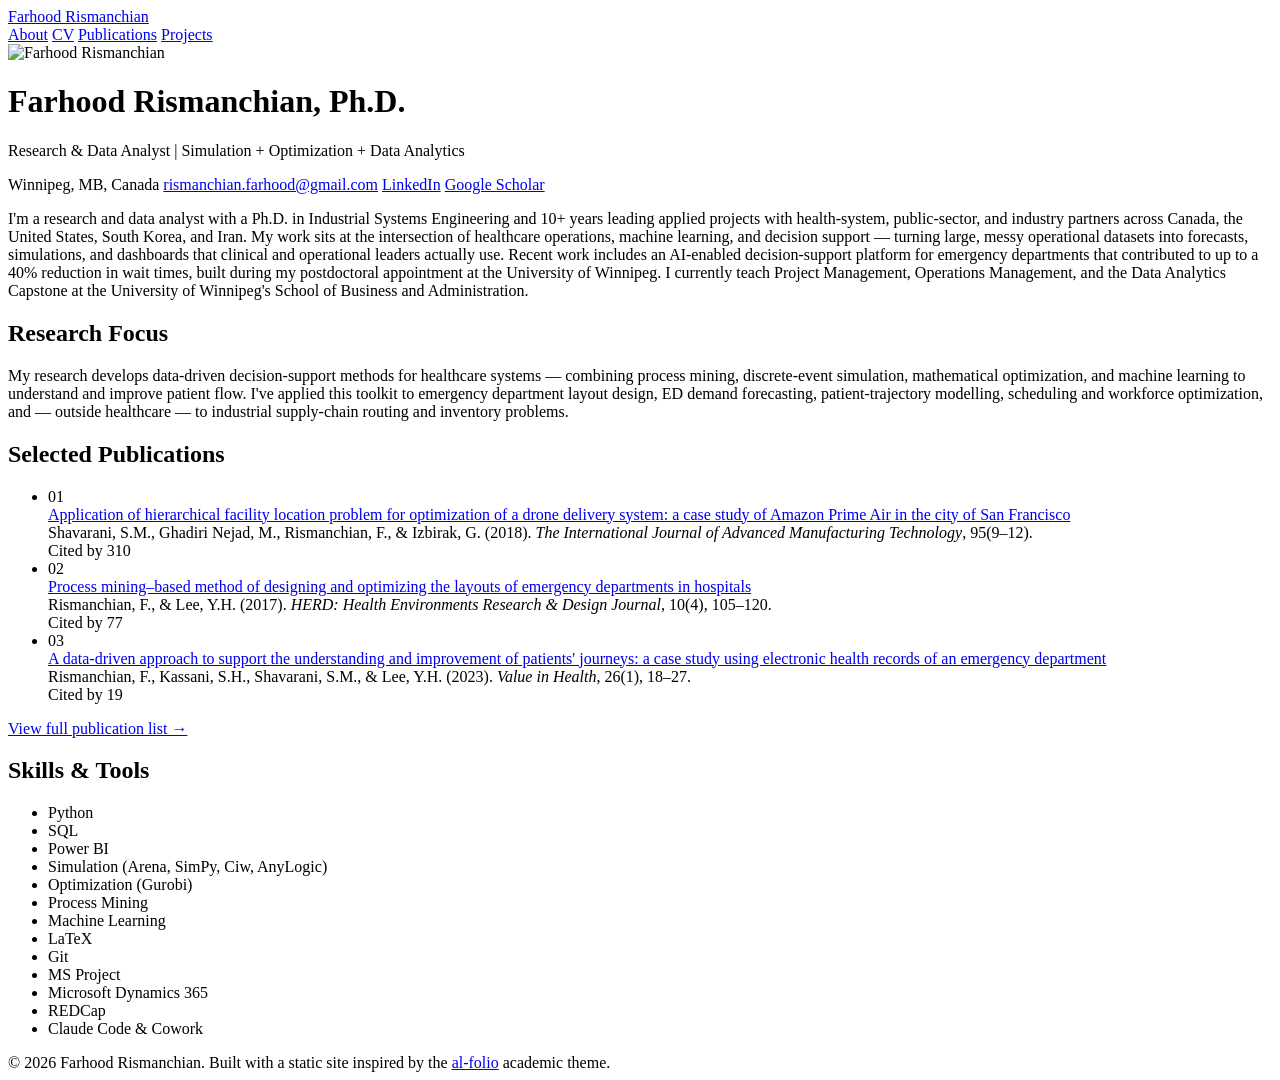
==== index.html @ fd1817f8 "Add files via upload" ====
<!DOCTYPE html>
<html lang="en">
<head>
<meta charset="UTF-8">
<meta name="viewport" content="width=device-width, initial-scale=1.0">
<title>Farhood Rismanchian, Ph.D. — Researcher &amp; Data Analyst</title>
<meta name="description" content="Farhood Rismanchian, Ph.D. — Research &amp; Data Analyst specializing in analytics, simulation, and optimization.">
<link rel="icon" href="data:image/svg+xml,%3Csvg xmlns='http://www.w3.org/2000/svg' viewBox='0 0 100 100'%3E%3Ccircle cx='50' cy='50' r='50' fill='%237a1f2b'/%3E%3Ctext x='50' y='64' font-family='Georgia,serif' font-size='42' font-weight='bold' fill='white' text-anchor='middle'%3EFR%3C/text%3E%3C/svg%3E">
<link rel="stylesheet" href="assets/css/style.css">
<link rel="preconnect" href="https://fonts.googleapis.com">
<link href="https://fonts.googleapis.com/css2?family=Merriweather:wght@700&family=Noto+Sans:wght@400;600&display=swap" rel="stylesheet">
</head>
<body>

<header class="site-header">
  <div class="container">
    <a href="index.html" class="site-title">Farhood Rismanchian</a>
    <nav class="site-nav">
      <a href="index.html" class="active">About</a>
      <a href="cv.html">CV</a>
      <a href="publications.html">Publications</a>
      <a href="projects.html">Projects</a>
    </nav>
  </div>
</header>

<main class="container">

  <div class="hero">
    <img class="avatar" src="assets/img/Farhood-photo.jpg" alt="Farhood Rismanchian">
    <div>
      <h1>Farhood Rismanchian, Ph.D.</h1>
      <p class="headline">Research &amp; Data Analyst | Simulation + Optimization + Data Analytics</p>
      <div class="contact-row">
        <span>Winnipeg, MB, Canada</span>
        <span><a href="mailto:rismanchian.farhood@gmail.com">rismanchian.farhood@gmail.com</a></span>
        <span><a href="https://www.linkedin.com/in/farhood-rismanchian-9325a832/" target="_blank" rel="noopener">LinkedIn</a></span>
        <span><a href="https://scholar.google.com/citations?user=YFpS0EEAAAAJ&hl=en" target="_blank" rel="noopener">Google Scholar</a></span>
      </div>
      <p class="bio">
        I'm a research and data analyst with a Ph.D. in Industrial Systems Engineering and 10+ years leading
        applied projects with health-system, public-sector, and industry partners across Canada, the United
        States, South Korea, and Iran. My work sits at the intersection of healthcare operations, machine
        learning, and decision support — turning large, messy operational datasets into forecasts, simulations,
        and dashboards that clinical and operational leaders actually use. Recent work includes an AI-enabled
        decision-support platform for emergency departments that contributed to up to a 40% reduction in wait
        times, built during my postdoctoral appointment at the University of Winnipeg. I currently teach Project
        Management, Operations Management, and the Data Analytics Capstone at the University of Winnipeg's
        School of Business and Administration.
      </p>
    </div>
  </div>

  <section>
    <h2 class="section-title">Research Focus</h2>
    <p>
      My research develops data-driven decision-support methods for healthcare systems — combining process
      mining, discrete-event simulation, mathematical optimization, and machine learning to understand and
      improve patient flow. I've applied this toolkit to emergency department layout design, ED demand
      forecasting, patient-trajectory modelling, scheduling and workforce optimization, and — outside
      healthcare — to industrial supply-chain routing and inventory problems.
    </p>
  </section>

  <section>
    <h2 class="section-title">Selected Publications</h2>
    <ul class="pub-list">
      <li class="pub-item">
        <span class="idx">01</span>
        <div>
          <div class="pub-title"><a href="https://doi.org/10.1007/s00170-017-1363-1" target="_blank" rel="noopener">Application of hierarchical facility location problem for optimization of a drone delivery system: a case study of Amazon Prime Air in the city of San Francisco</a></div>
          <div class="pub-meta">Shavarani, S.M., Ghadiri Nejad, M., Rismanchian, F., &amp; Izbirak, G. (2018). <em>The International Journal of Advanced Manufacturing Technology</em>, 95(9–12).</div>
          <span class="pub-cited">Cited by 310</span>
        </div>
      </li>
      <li class="pub-item">
        <span class="idx">02</span>
        <div>
          <div class="pub-title"><a href="https://doi.org/10.1177/1937586716674471" target="_blank" rel="noopener">Process mining–based method of designing and optimizing the layouts of emergency departments in hospitals</a></div>
          <div class="pub-meta">Rismanchian, F., &amp; Lee, Y.H. (2017). <em>HERD: Health Environments Research &amp; Design Journal</em>, 10(4), 105–120.</div>
          <span class="pub-cited">Cited by 77</span>
        </div>
      </li>
      <li class="pub-item">
        <span class="idx">03</span>
        <div>
          <div class="pub-title"><a href="https://doi.org/10.1016/j.jval.2022.04.002" target="_blank" rel="noopener">A data-driven approach to support the understanding and improvement of patients' journeys: a case study using electronic health records of an emergency department</a></div>
          <div class="pub-meta">Rismanchian, F., Kassani, S.H., Shavarani, S.M., &amp; Lee, Y.H. (2023). <em>Value in Health</em>, 26(1), 18–27.</div>
          <span class="pub-cited">Cited by 19</span>
        </div>
      </li>
    </ul>
    <p style="margin-top:16px;"><a href="publications.html">View full publication list →</a></p>
  </section>

  <section>
    <h2 class="section-title">Skills &amp; Tools</h2>
    <ul class="skills-list">
      <li>Python</li>
      <li>SQL</li>
      <li>Power BI</li>
      <li>Simulation (Arena, SimPy, Ciw, AnyLogic)</li>
      <li>Optimization (Gurobi)</li>
      <li>Process Mining</li>
      <li>Machine Learning</li>
      <li>LaTeX</li>
      <li>Git</li>
      <li>MS Project</li>
      <li>Microsoft Dynamics 365</li>
      <li>REDCap</li>
      <li>Claude Code &amp; Cowork</li>
    </ul>
  </section>

</main>

<footer class="site-footer">
  <div class="container">
    &copy; 2026 Farhood Rismanchian. Built with a static site inspired by the
    <a href="https://github.com/ZhipengHe/al-folio" target="_blank" rel="noopener">al-folio</a> academic theme.
  </div>
</footer>

</body>
</html>
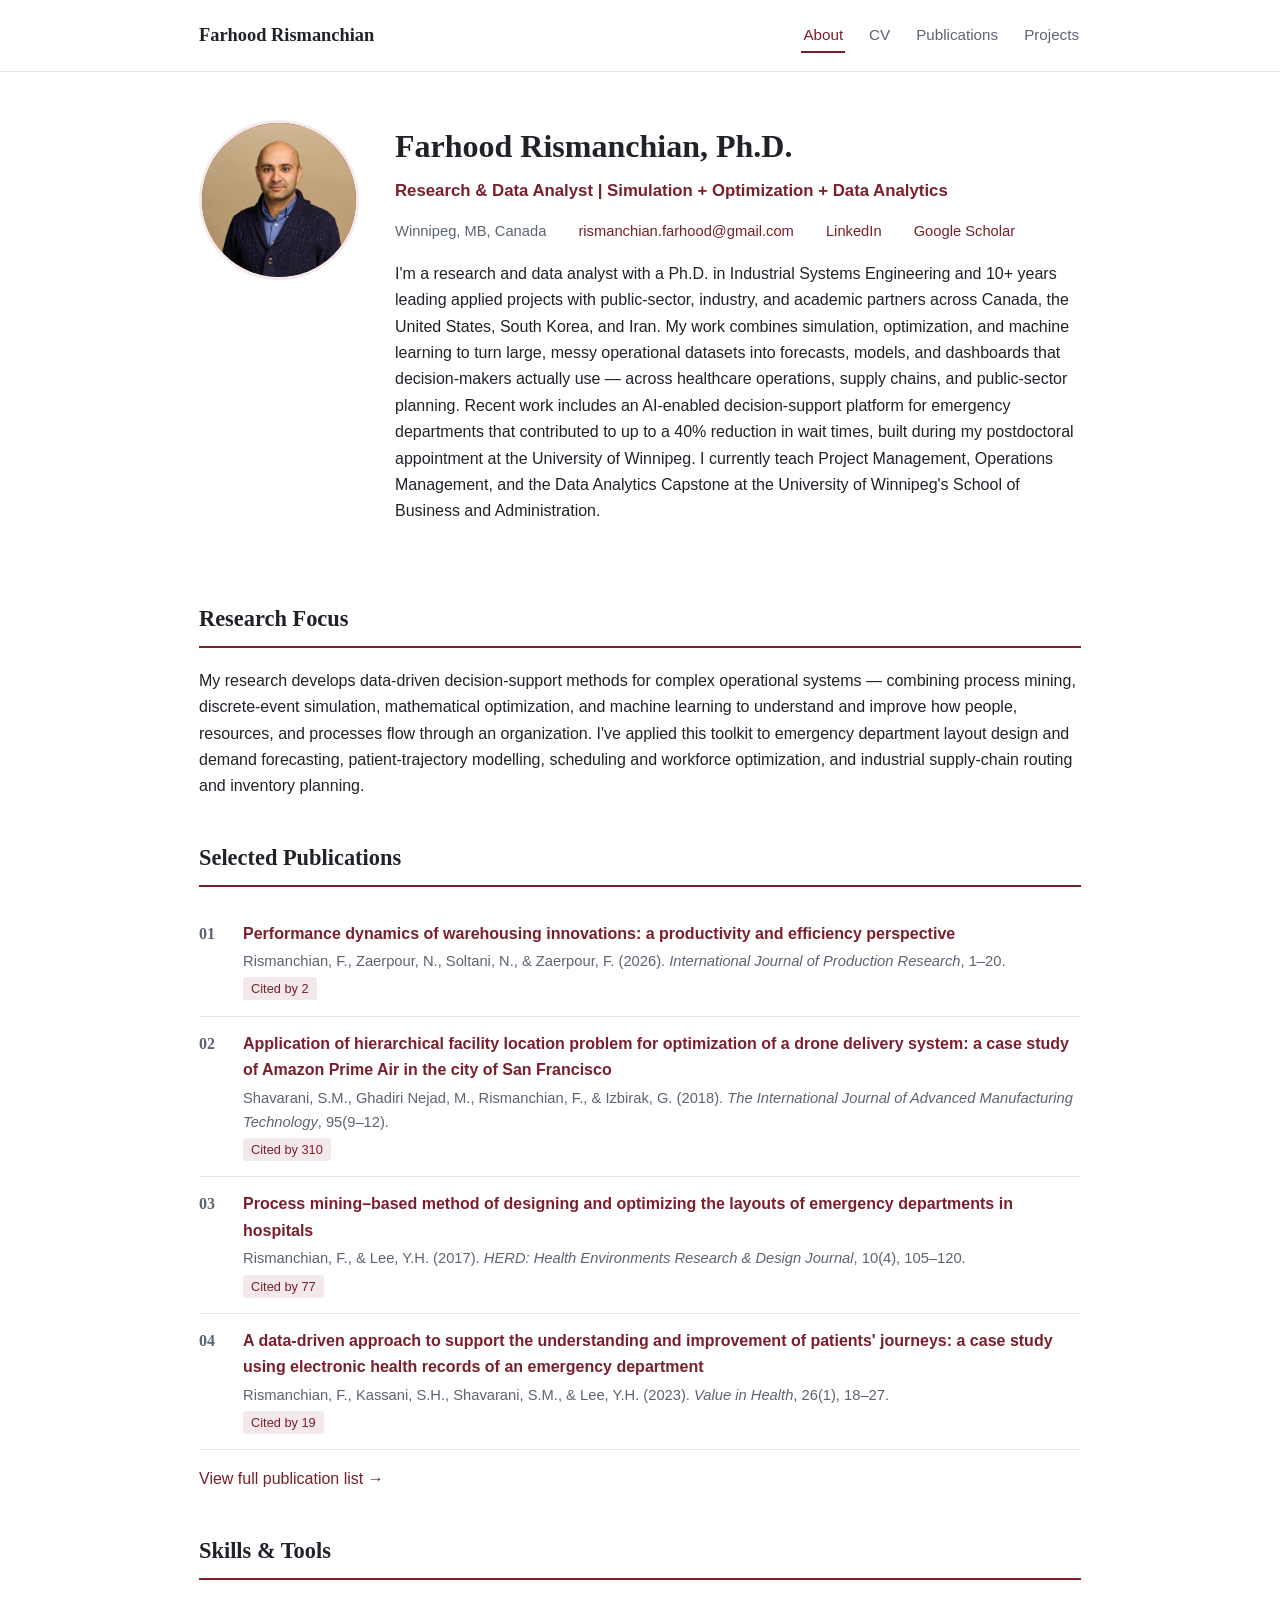
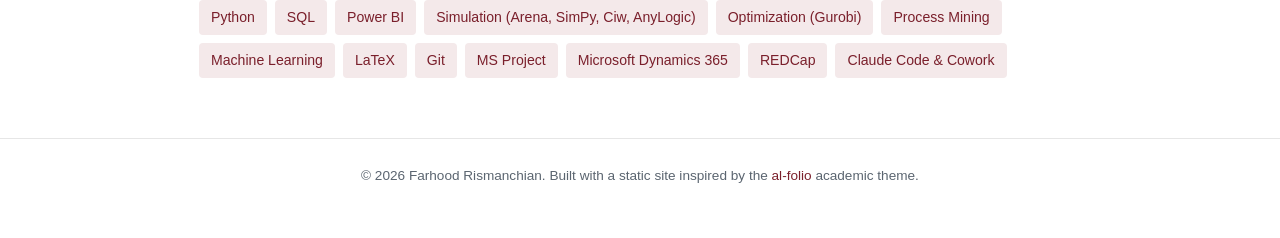
==== commit 75afbc15: "Add files via upload" ====
--- a/index.html
+++ b/index.html
@@ -39,14 +39,14 @@
       </div>
       <p class="bio">
         I'm a research and data analyst with a Ph.D. in Industrial Systems Engineering and 10+ years leading
-        applied projects with health-system, public-sector, and industry partners across Canada, the United
-        States, South Korea, and Iran. My work sits at the intersection of healthcare operations, machine
-        learning, and decision support — turning large, messy operational datasets into forecasts, simulations,
-        and dashboards that clinical and operational leaders actually use. Recent work includes an AI-enabled
-        decision-support platform for emergency departments that contributed to up to a 40% reduction in wait
-        times, built during my postdoctoral appointment at the University of Winnipeg. I currently teach Project
-        Management, Operations Management, and the Data Analytics Capstone at the University of Winnipeg's
-        School of Business and Administration.
+        applied projects with public-sector, industry, and academic partners across Canada, the United States,
+        South Korea, and Iran. My work combines simulation, optimization, and machine learning to turn large,
+        messy operational datasets into forecasts, models, and dashboards that decision-makers actually use —
+        across healthcare operations, supply chains, and public-sector planning. Recent work includes an
+        AI-enabled decision-support platform for emergency departments that contributed to up to a 40% reduction
+        in wait times, built during my postdoctoral appointment at the University of Winnipeg. I currently teach
+        Project Management, Operations Management, and the Data Analytics Capstone at the University of
+        Winnipeg's School of Business and Administration.
       </p>
     </div>
   </div>
@@ -54,11 +54,11 @@
   <section>
     <h2 class="section-title">Research Focus</h2>
     <p>
-      My research develops data-driven decision-support methods for healthcare systems — combining process
-      mining, discrete-event simulation, mathematical optimization, and machine learning to understand and
-      improve patient flow. I've applied this toolkit to emergency department layout design, ED demand
-      forecasting, patient-trajectory modelling, scheduling and workforce optimization, and — outside
-      healthcare — to industrial supply-chain routing and inventory problems.
+      My research develops data-driven decision-support methods for complex operational systems — combining
+      process mining, discrete-event simulation, mathematical optimization, and machine learning to understand
+      and improve how people, resources, and processes flow through an organization. I've applied this toolkit
+      to emergency department layout design and demand forecasting, patient-trajectory modelling, scheduling
+      and workforce optimization, and industrial supply-chain routing and inventory planning.
     </p>
   </section>
 
@@ -68,13 +68,21 @@
       <li class="pub-item">
         <span class="idx">01</span>
         <div>
+          <div class="pub-title"><a href="https://doi.org/10.1080/00207543.2026.2616416" target="_blank" rel="noopener">Performance dynamics of warehousing innovations: a productivity and efficiency perspective</a></div>
+          <div class="pub-meta">Rismanchian, F., Zaerpour, N., Soltani, N., &amp; Zaerpour, F. (2026). <em>International Journal of Production Research</em>, 1–20.</div>
+          <span class="pub-cited">Cited by 2</span>
+        </div>
+      </li>
+      <li class="pub-item">
+        <span class="idx">02</span>
+        <div>
           <div class="pub-title"><a href="https://doi.org/10.1007/s00170-017-1363-1" target="_blank" rel="noopener">Application of hierarchical facility location problem for optimization of a drone delivery system: a case study of Amazon Prime Air in the city of San Francisco</a></div>
           <div class="pub-meta">Shavarani, S.M., Ghadiri Nejad, M., Rismanchian, F., &amp; Izbirak, G. (2018). <em>The International Journal of Advanced Manufacturing Technology</em>, 95(9–12).</div>
           <span class="pub-cited">Cited by 310</span>
         </div>
       </li>
       <li class="pub-item">
-        <span class="idx">02</span>
+        <span class="idx">03</span>
         <div>
           <div class="pub-title"><a href="https://doi.org/10.1177/1937586716674471" target="_blank" rel="noopener">Process mining–based method of designing and optimizing the layouts of emergency departments in hospitals</a></div>
           <div class="pub-meta">Rismanchian, F., &amp; Lee, Y.H. (2017). <em>HERD: Health Environments Research &amp; Design Journal</em>, 10(4), 105–120.</div>
@@ -82,7 +90,7 @@
         </div>
       </li>
       <li class="pub-item">
-        <span class="idx">03</span>
+        <span class="idx">04</span>
         <div>
           <div class="pub-title"><a href="https://doi.org/10.1016/j.jval.2022.04.002" target="_blank" rel="noopener">A data-driven approach to support the understanding and improvement of patients' journeys: a case study using electronic health records of an emergency department</a></div>
           <div class="pub-meta">Rismanchian, F., Kassani, S.H., Shavarani, S.M., &amp; Lee, Y.H. (2023). <em>Value in Health</em>, 26(1), 18–27.</div>
--- a/assets/css/style.css
+++ b/assets/css/style.css
@@ -0,0 +1,355 @@
+/* ---------------------------------------------------------------
+   Farhood Rismanchian — Academic Portfolio
+   al-folio-inspired whitespace theme, no build tooling required
+--------------------------------------------------------------- */
+
+:root {
+  --max-width: 930px;
+  --text: #1f2328;
+  --muted: #5b6570;
+  --accent: #7a1f2b;      /* deep academic maroon */
+  --accent-soft: #f4e9ea;
+  --border: #e6e6e6;
+  --bg: #ffffff;
+  --card-bg: #fafafa;
+  --serif: "Merriweather", "Georgia", serif;
+  --sans: "Noto Sans", "Helvetica Neue", Arial, sans-serif;
+}
+
+* { box-sizing: border-box; }
+
+html { scroll-behavior: smooth; }
+
+body {
+  margin: 0;
+  font-family: var(--sans);
+  color: var(--text);
+  background: var(--bg);
+  line-height: 1.65;
+  font-size: 16px;
+}
+
+a {
+  color: var(--accent);
+  text-decoration: none;
+}
+a:hover { text-decoration: underline; }
+
+.container {
+  max-width: var(--max-width);
+  margin: 0 auto;
+  padding: 0 24px;
+}
+
+/* ---------------- Header / Nav ---------------- */
+
+header.site-header {
+  border-bottom: 1px solid var(--border);
+  padding: 18px 0;
+  position: sticky;
+  top: 0;
+  background: rgba(255,255,255,0.96);
+  backdrop-filter: blur(6px);
+  z-index: 20;
+}
+
+.site-header .container {
+  display: flex;
+  align-items: center;
+  justify-content: space-between;
+  flex-wrap: wrap;
+  gap: 12px;
+}
+
+.site-title {
+  font-family: var(--serif);
+  font-weight: 700;
+  font-size: 1.15rem;
+  color: var(--text);
+}
+.site-title:hover { text-decoration: none; color: var(--accent); }
+
+nav.site-nav {
+  display: flex;
+  gap: 22px;
+  font-size: 0.95rem;
+}
+
+nav.site-nav a {
+  color: var(--muted);
+  padding: 4px 2px;
+  border-bottom: 2px solid transparent;
+}
+
+nav.site-nav a.active,
+nav.site-nav a:hover {
+  color: var(--accent);
+  border-bottom-color: var(--accent);
+  text-decoration: none;
+}
+
+/* ---------------- Hero (About page) ---------------- */
+
+.hero {
+  display: grid;
+  grid-template-columns: 160px 1fr;
+  gap: 36px;
+  align-items: start;
+  padding: 48px 0 20px;
+}
+
+.avatar {
+  width: 160px;
+  height: 160px;
+  border-radius: 50%;
+  background: linear-gradient(135deg, var(--accent), #a9444f);
+  color: #fff;
+  display: flex;
+  align-items: center;
+  justify-content: center;
+  font-family: var(--serif);
+  font-size: 2.6rem;
+  font-weight: 700;
+  letter-spacing: 1px;
+  flex-shrink: 0;
+  object-fit: cover;
+  object-position: center top;
+  border: 3px solid var(--accent-soft);
+}
+
+.hero h1 {
+  font-family: var(--serif);
+  font-size: 2rem;
+  margin: 0 0 4px;
+}
+
+.headline {
+  color: var(--accent);
+  font-weight: 600;
+  margin: 0 0 14px;
+  font-size: 1.05rem;
+}
+
+.contact-row {
+  display: flex;
+  flex-wrap: wrap;
+  gap: 6px 14px;
+  font-size: 0.92rem;
+  color: var(--muted);
+  margin-bottom: 18px;
+}
+
+.contact-row span::after {
+  content: "·";
+  margin-left: 14px;
+  color: var(--border);
+}
+.contact-row span:last-child::after { content: ""; }
+
+.bio {
+  font-size: 1rem;
+  color: var(--text);
+}
+
+/* ---------------- Section headings ---------------- */
+
+section { margin: 40px 0; }
+
+h2.section-title {
+  font-family: var(--serif);
+  font-size: 1.4rem;
+  border-bottom: 2px solid var(--accent);
+  padding-bottom: 8px;
+  margin-bottom: 20px;
+}
+
+h3.sub-title {
+  font-family: var(--serif);
+  font-size: 1.1rem;
+  margin: 26px 0 6px;
+  color: var(--text);
+}
+
+/* ---------------- Skills ---------------- */
+
+.skills-list {
+  display: flex;
+  flex-wrap: wrap;
+  gap: 8px;
+  padding: 0;
+  list-style: none;
+  margin: 0;
+}
+
+.skills-list li {
+  background: var(--accent-soft);
+  color: var(--accent);
+  padding: 6px 12px;
+  border-radius: 4px;
+  font-size: 0.88rem;
+}
+
+/* ---------------- Publications ---------------- */
+
+.pub-list { list-style: none; padding: 0; margin: 0; }
+
+.pub-item {
+  padding: 14px 0;
+  border-bottom: 1px solid var(--border);
+  display: grid;
+  grid-template-columns: 34px 1fr;
+  gap: 10px;
+}
+
+.pub-item .idx {
+  font-family: var(--serif);
+  color: var(--muted);
+  font-weight: 700;
+}
+
+.pub-title { font-weight: 600; }
+
+.pub-meta {
+  color: var(--muted);
+  font-size: 0.92rem;
+  margin-top: 2px;
+}
+
+.pub-cited {
+  display: inline-block;
+  margin-top: 4px;
+  font-size: 0.8rem;
+  color: var(--accent);
+  background: var(--accent-soft);
+  border-radius: 3px;
+  padding: 1px 8px;
+}
+
+.pub-group-label {
+  font-size: 0.8rem;
+  text-transform: uppercase;
+  letter-spacing: 0.06em;
+  color: var(--muted);
+  margin: 30px 0 6px;
+}
+
+/* ---------------- CV / Experience ---------------- */
+
+.cv-entry {
+  padding: 18px 0;
+  border-bottom: 1px solid var(--border);
+}
+
+.cv-entry:last-child { border-bottom: none; }
+
+.cv-entry-header {
+  display: flex;
+  justify-content: space-between;
+  flex-wrap: wrap;
+  gap: 6px 20px;
+  align-items: baseline;
+}
+
+.cv-role {
+  font-family: var(--serif);
+  font-weight: 700;
+  font-size: 1.05rem;
+}
+
+.cv-dates {
+  color: var(--muted);
+  font-size: 0.88rem;
+  white-space: nowrap;
+}
+
+.cv-org {
+  color: var(--accent);
+  font-size: 0.92rem;
+  margin-bottom: 8px;
+}
+
+.cv-entry ul {
+  margin: 8px 0 0;
+  padding-left: 20px;
+}
+
+.cv-entry li { margin-bottom: 4px; font-size: 0.95rem; }
+
+.simple-list {
+  list-style: none;
+  padding: 0;
+  margin: 0;
+}
+
+.simple-list li {
+  padding: 8px 0;
+  border-bottom: 1px solid var(--border);
+  font-size: 0.95rem;
+  display: flex;
+  justify-content: space-between;
+  gap: 16px;
+  flex-wrap: wrap;
+}
+
+.simple-list li .meta { color: var(--muted); white-space: nowrap; font-size: 0.88rem; }
+
+/* ---------------- Projects ---------------- */
+
+.project-grid {
+  display: grid;
+  grid-template-columns: repeat(auto-fit, minmax(280px, 1fr));
+  gap: 20px;
+}
+
+.project-card {
+  background: var(--card-bg);
+  border: 1px solid var(--border);
+  border-radius: 6px;
+  padding: 20px;
+}
+
+.project-card h3 {
+  font-family: var(--serif);
+  font-size: 1.05rem;
+  margin: 0 0 6px;
+}
+
+.project-tag {
+  display: inline-block;
+  font-size: 0.78rem;
+  color: var(--accent);
+  background: var(--accent-soft);
+  border-radius: 3px;
+  padding: 1px 8px;
+  margin: 2px 4px 2px 0;
+}
+
+.project-card p { font-size: 0.92rem; color: var(--text); margin: 10px 0; }
+
+.project-card .impact {
+  font-size: 0.88rem;
+  color: var(--muted);
+  border-top: 1px dashed var(--border);
+  padding-top: 8px;
+  margin-top: 10px;
+}
+
+/* ---------------- Footer ---------------- */
+
+footer.site-footer {
+  border-top: 1px solid var(--border);
+  margin-top: 60px;
+  padding: 26px 0 50px;
+  color: var(--muted);
+  font-size: 0.85rem;
+  text-align: center;
+}
+
+/* ---------------- Responsive ---------------- */
+
+@media (max-width: 640px) {
+  .hero { grid-template-columns: 1fr; text-align: center; }
+  .hero .avatar { margin: 0 auto; }
+  .contact-row { justify-content: center; }
+  .cv-entry-header { flex-direction: column; }
+}
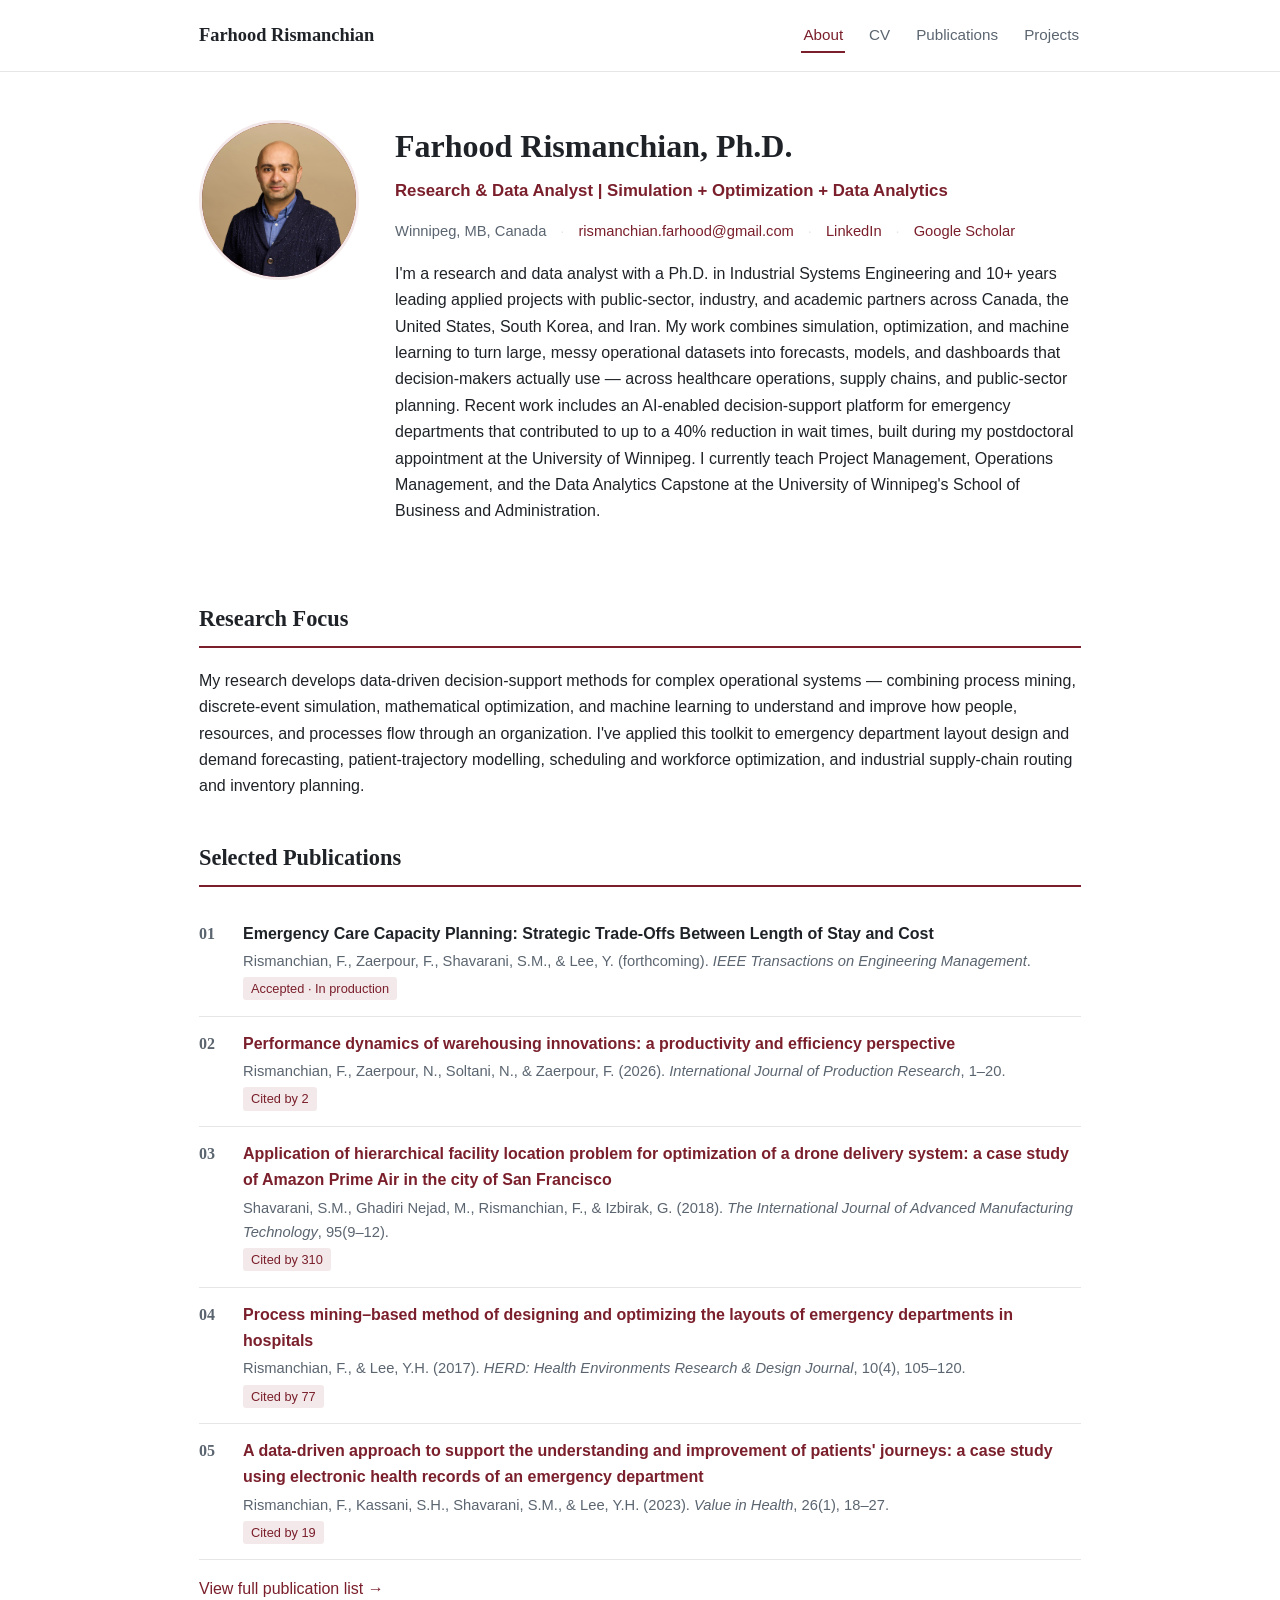
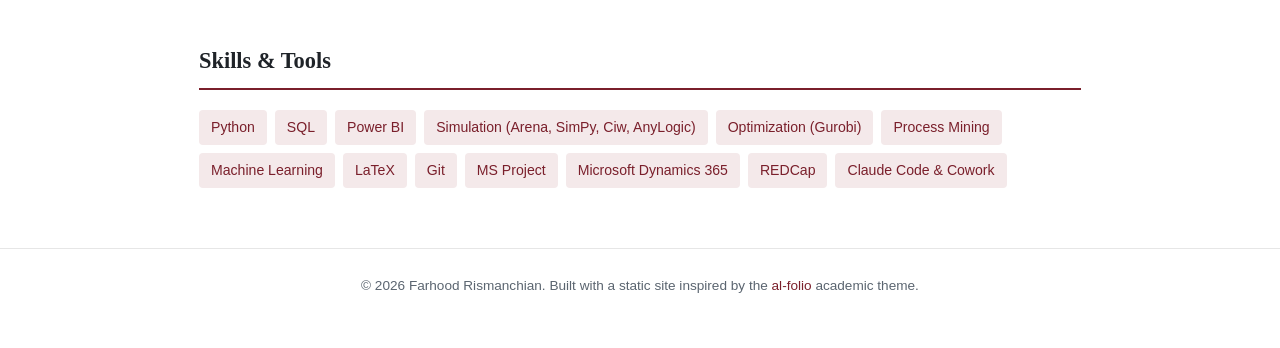
==== commit ba652d75: "Add files via upload" ====
--- a/index.html
+++ b/index.html
@@ -68,13 +68,21 @@
       <li class="pub-item">
         <span class="idx">01</span>
         <div>
+          <div class="pub-title">Emergency Care Capacity Planning: Strategic Trade-Offs Between Length of Stay and Cost</div>
+          <div class="pub-meta">Rismanchian, F., Zaerpour, F., Shavarani, S.M., &amp; Lee, Y. (forthcoming). <em>IEEE Transactions on Engineering Management</em>.</div>
+          <span class="pub-cited">Accepted &middot; In production</span>
+        </div>
+      </li>
+      <li class="pub-item">
+        <span class="idx">02</span>
+        <div>
           <div class="pub-title"><a href="https://doi.org/10.1080/00207543.2026.2616416" target="_blank" rel="noopener">Performance dynamics of warehousing innovations: a productivity and efficiency perspective</a></div>
           <div class="pub-meta">Rismanchian, F., Zaerpour, N., Soltani, N., &amp; Zaerpour, F. (2026). <em>International Journal of Production Research</em>, 1–20.</div>
           <span class="pub-cited">Cited by 2</span>
         </div>
       </li>
       <li class="pub-item">
-        <span class="idx">02</span>
+        <span class="idx">03</span>
         <div>
           <div class="pub-title"><a href="https://doi.org/10.1007/s00170-017-1363-1" target="_blank" rel="noopener">Application of hierarchical facility location problem for optimization of a drone delivery system: a case study of Amazon Prime Air in the city of San Francisco</a></div>
           <div class="pub-meta">Shavarani, S.M., Ghadiri Nejad, M., Rismanchian, F., &amp; Izbirak, G. (2018). <em>The International Journal of Advanced Manufacturing Technology</em>, 95(9–12).</div>
@@ -82,7 +90,7 @@
         </div>
       </li>
       <li class="pub-item">
-        <span class="idx">03</span>
+        <span class="idx">04</span>
         <div>
           <div class="pub-title"><a href="https://doi.org/10.1177/1937586716674471" target="_blank" rel="noopener">Process mining–based method of designing and optimizing the layouts of emergency departments in hospitals</a></div>
           <div class="pub-meta">Rismanchian, F., &amp; Lee, Y.H. (2017). <em>HERD: Health Environments Research &amp; Design Journal</em>, 10(4), 105–120.</div>
@@ -90,7 +98,7 @@
         </div>
       </li>
       <li class="pub-item">
-        <span class="idx">04</span>
+        <span class="idx">05</span>
         <div>
           <div class="pub-title"><a href="https://doi.org/10.1016/j.jval.2022.04.002" target="_blank" rel="noopener">A data-driven approach to support the understanding and improvement of patients' journeys: a case study using electronic health records of an emergency department</a></div>
           <div class="pub-meta">Rismanchian, F., Kassani, S.H., Shavarani, S.M., &amp; Lee, Y.H. (2023). <em>Value in Health</em>, 26(1), 18–27.</div>
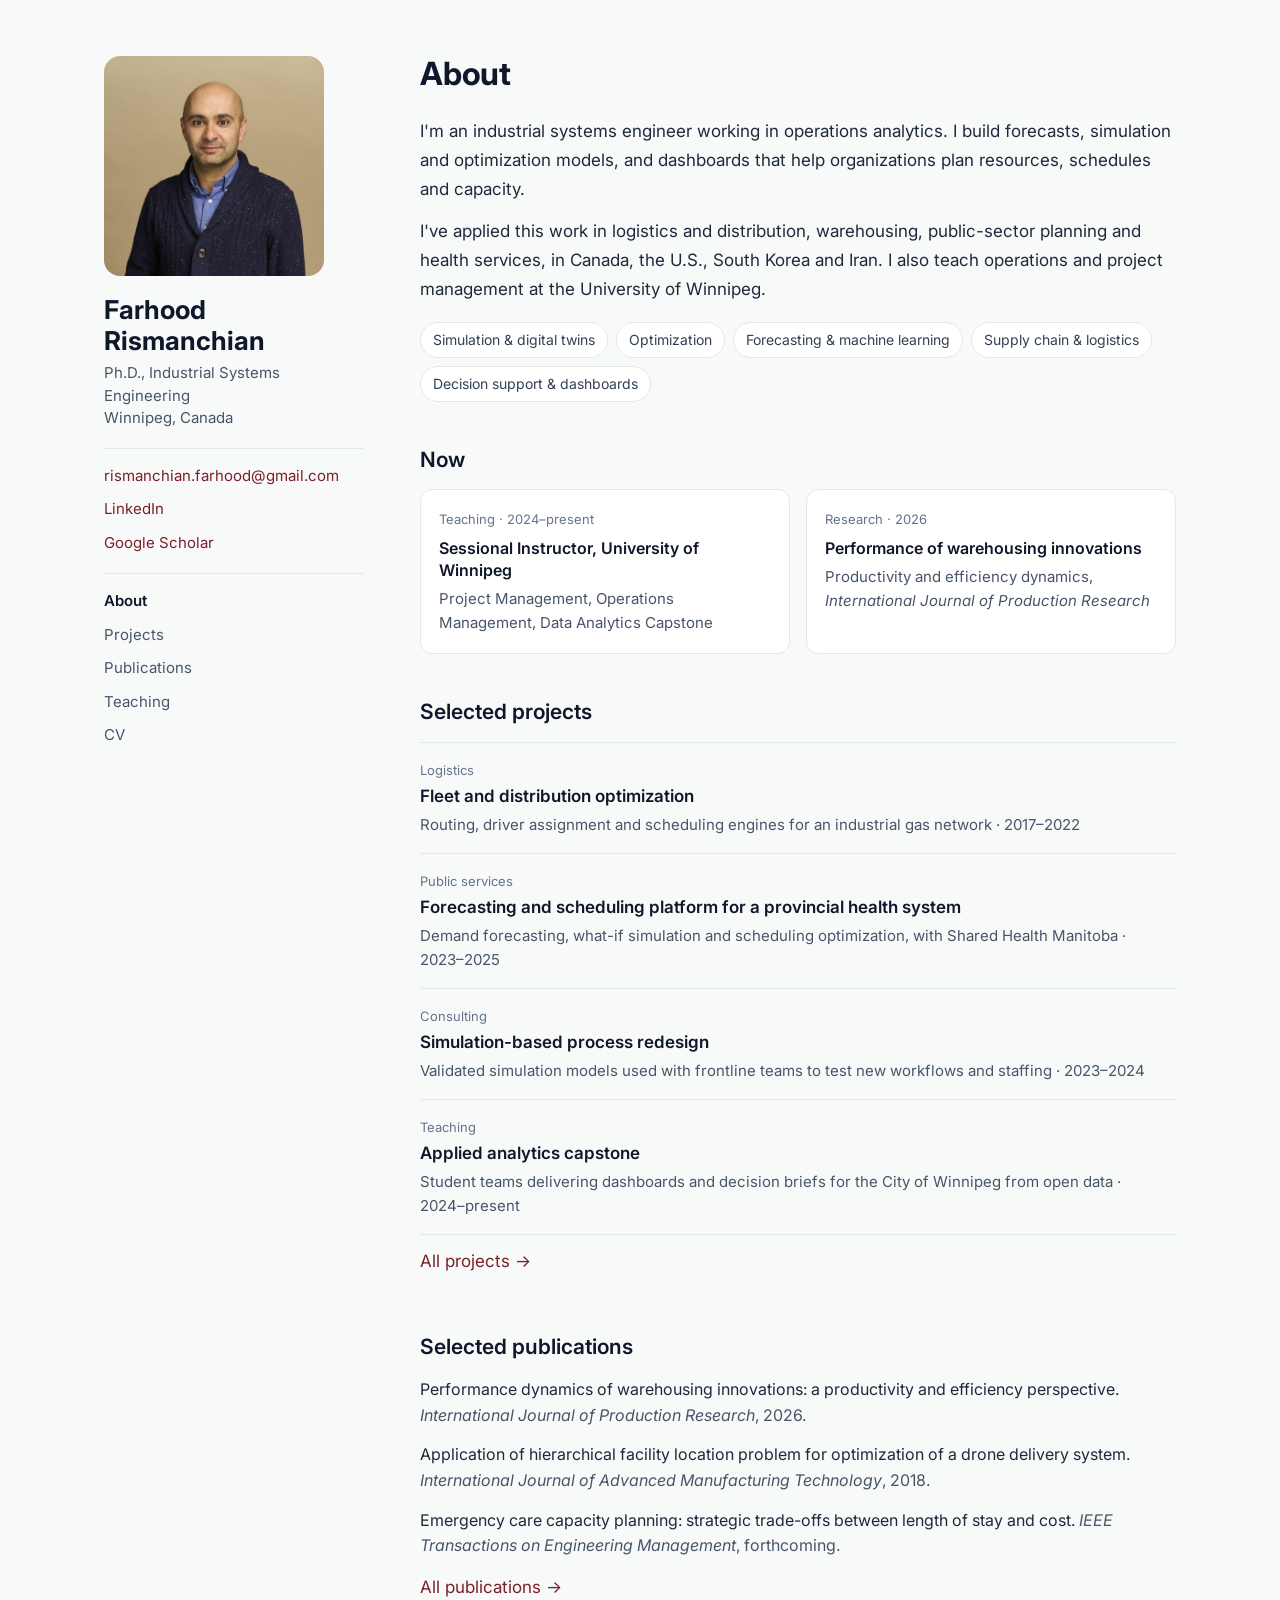
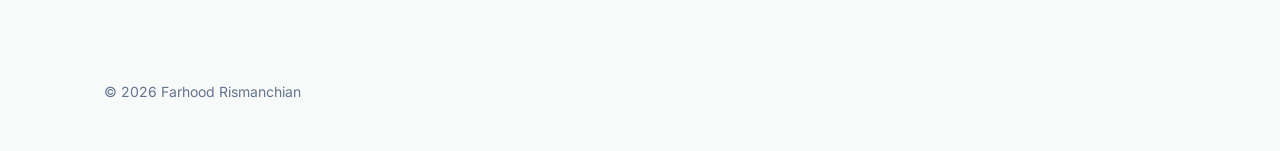
==== commit b1a3dbde: "Redesign site: clean sidebar layout, broader focus, corrected CV - New sidebar profile layout (Inter" ====
--- a/index.html
+++ b/index.html
@@ -3,139 +3,82 @@
 <head>
 <meta charset="UTF-8">
 <meta name="viewport" content="width=device-width, initial-scale=1.0">
-<title>Farhood Rismanchian, Ph.D. — Researcher &amp; Data Analyst</title>
-<meta name="description" content="Farhood Rismanchian, Ph.D. — Research &amp; Data Analyst specializing in analytics, simulation, and optimization.">
-<link rel="icon" href="data:image/svg+xml,%3Csvg xmlns='http://www.w3.org/2000/svg' viewBox='0 0 100 100'%3E%3Ccircle cx='50' cy='50' r='50' fill='%237a1f2b'/%3E%3Ctext x='50' y='64' font-family='Georgia,serif' font-size='42' font-weight='bold' fill='white' text-anchor='middle'%3EFR%3C/text%3E%3C/svg%3E">
+<title>Farhood Rismanchian, Ph.D. — Operations Analytics</title>
+<meta name="description" content="Farhood Rismanchian, Ph.D. — industrial systems engineer in Winnipeg working on simulation, optimization, forecasting and decision support.">
+<meta property="og:type" content="website">
+<meta property="og:title" content="Farhood Rismanchian, Ph.D. — Operations Analytics">
+<meta property="og:description" content="Farhood Rismanchian, Ph.D. — industrial systems engineer in Winnipeg working on simulation, optimization, forecasting and decision support.">
+<meta property="og:url" content="https://farhoodrisman.github.io/">
+<meta property="og:image" content="https://farhoodrisman.github.io/assets/img/Farhood-photo.jpg">
+<meta name="twitter:card" content="summary">
+<link rel="icon" href="data:image/svg+xml,%3Csvg xmlns='http://www.w3.org/2000/svg' viewBox='0 0 100 100'%3E%3Crect width='100' height='100' rx='20' fill='%237a1f2b'/%3E%3Ctext x='50' y='64' font-family='Arial,sans-serif' font-size='42' font-weight='bold' fill='white' text-anchor='middle'%3EFR%3C/text%3E%3C/svg%3E">
+<link rel="preconnect" href="https://fonts.googleapis.com">
+<link href="https://fonts.googleapis.com/css2?family=Inter:wght@400;500;600;700&display=swap" rel="stylesheet">
 <link rel="stylesheet" href="assets/css/style.css">
-<link rel="preconnect" href="https://fonts.googleapis.com">
-<link href="https://fonts.googleapis.com/css2?family=Merriweather:wght@700&family=Noto+Sans:wght@400;600&display=swap" rel="stylesheet">
 </head>
 <body>
+<div class="layout">
 
-<header class="site-header">
-  <div class="container">
-    <a href="index.html" class="site-title">Farhood Rismanchian</a>
-    <nav class="site-nav">
-      <a href="index.html" class="active">About</a>
-      <a href="cv.html">CV</a>
-      <a href="publications.html">Publications</a>
-      <a href="projects.html">Projects</a>
+  <aside class="sidebar">
+    <a href="index.html"><img class="avatar" src="assets/img/Farhood-photo.jpg" alt="Portrait of Farhood Rismanchian" width="220" height="220"></a>
+    <div class="id">
+      <p class="name">Farhood Rismanchian</p>
+      <p class="sub">Ph.D., Industrial Systems Engineering</p>
+      <p class="sub">Winnipeg, Canada</p>
+    </div>
+    <div class="links">
+      <a href="mailto:rismanchian.farhood@gmail.com">rismanchian.farhood@gmail.com</a>
+      <a href="https://www.linkedin.com/in/farhood-rismanchian-9325a832/" target="_blank" rel="noopener">LinkedIn</a>
+      <a href="https://scholar.google.com/citations?user=YFpS0EEAAAAJ&amp;hl=en" target="_blank" rel="noopener">Google Scholar</a>
+    </div>
+    <nav class="nav" aria-label="Site">
+        <a href="index.html" class="active" aria-current="page">About</a>
+        <a href="projects.html">Projects</a>
+        <a href="publications.html">Publications</a>
+        <a href="teaching.html">Teaching</a>
+        <a href="cv.html">CV</a>
     </nav>
-  </div>
-</header>
+  </aside>
 
-<main class="container">
+  <main class="content">
+    <h1>About</h1>
+    <section>
+      <p>I'm an industrial systems engineer working in operations analytics. I build forecasts, simulation and optimization models, and dashboards that help organizations plan resources, schedules and capacity.</p>
+      <p>I've applied this work in logistics and distribution, warehousing, public-sector planning and health services, in Canada, the U.S., South Korea and Iran. I also teach operations and project management at the University of Winnipeg.</p>
+      <ul class="chips">
+        <li>Simulation &amp; digital twins</li><li>Optimization</li><li>Forecasting &amp; machine learning</li><li>Supply chain &amp; logistics</li><li>Decision support &amp; dashboards</li>
+      </ul>
+    </section>
 
-  <div class="hero">
-    <img class="avatar" src="assets/img/Farhood-photo.jpg" alt="Farhood Rismanchian">
-    <div>
-      <h1>Farhood Rismanchian, Ph.D.</h1>
-      <p class="headline">Research &amp; Data Analyst | Simulation + Optimization + Data Analytics</p>
-      <div class="contact-row">
-        <span>Winnipeg, MB, Canada</span>
-        <span><a href="mailto:rismanchian.farhood@gmail.com">rismanchian.farhood@gmail.com</a></span>
-        <span><a href="https://www.linkedin.com/in/farhood-rismanchian-9325a832/" target="_blank" rel="noopener">LinkedIn</a></span>
-        <span><a href="https://scholar.google.com/citations?user=YFpS0EEAAAAJ&hl=en" target="_blank" rel="noopener">Google Scholar</a></span>
+    <section>
+      <h2>Now</h2>
+      <div class="cards">
+        <div class="card"><span class="meta">Teaching &middot; <span class="yr">2024&ndash;present</span></span><span class="card-t">Sessional Instructor, University of Winnipeg</span><span class="card-d">Project Management, Operations Management, Data Analytics Capstone</span></div>
+        <div class="card"><span class="meta">Research &middot; 2026</span><span class="card-t">Performance of warehousing innovations</span><span class="card-d">Productivity and efficiency dynamics, <em>International Journal of Production Research</em></span></div>
       </div>
-      <p class="bio">
-        I'm a research and data analyst with a Ph.D. in Industrial Systems Engineering and 10+ years leading
-        applied projects with public-sector, industry, and academic partners across Canada, the United States,
-        South Korea, and Iran. My work combines simulation, optimization, and machine learning to turn large,
-        messy operational datasets into forecasts, models, and dashboards that decision-makers actually use —
-        across healthcare operations, supply chains, and public-sector planning. Recent work includes an
-        AI-enabled decision-support platform for emergency departments that contributed to up to a 40% reduction
-        in wait times, built during my postdoctoral appointment at the University of Winnipeg. I currently teach
-        Project Management, Operations Management, and the Data Analytics Capstone at the University of
-        Winnipeg's School of Business and Administration.
-      </p>
-    </div>
-  </div>
+    </section>
 
-  <section>
-    <h2 class="section-title">Research Focus</h2>
-    <p>
-      My research develops data-driven decision-support methods for complex operational systems — combining
-      process mining, discrete-event simulation, mathematical optimization, and machine learning to understand
-      and improve how people, resources, and processes flow through an organization. I've applied this toolkit
-      to emergency department layout design and demand forecasting, patient-trajectory modelling, scheduling
-      and workforce optimization, and industrial supply-chain routing and inventory planning.
-    </p>
-  </section>
+    <section>
+      <h2>Selected projects</h2>
+      <div class="rows">
+      <a class="row" href="projects.html#fleet"><span class="tag">Logistics</span><span class="row-t">Fleet and distribution optimization</span><span class="row-d">Routing, driver assignment and scheduling engines for an industrial gas network &middot; <span class="yr">2017&ndash;2022</span></span></a>
+      <a class="row" href="projects.html#platform"><span class="tag">Public services</span><span class="row-t">Forecasting and scheduling platform for a provincial health system</span><span class="row-d">Demand forecasting, what-if simulation and scheduling optimization, with Shared Health Manitoba &middot; <span class="yr">2023&ndash;2025</span></span></a>
+      <a class="row" href="projects.html#redesign"><span class="tag">Consulting</span><span class="row-t">Simulation-based process redesign</span><span class="row-d">Validated simulation models used with frontline teams to test new workflows and staffing &middot; <span class="yr">2023&ndash;2024</span></span></a>
+      <a class="row" href="teaching.html"><span class="tag">Teaching</span><span class="row-t">Applied analytics capstone</span><span class="row-d">Student teams delivering dashboards and decision briefs for the City of Winnipeg from open data &middot; <span class="yr">2024&ndash;present</span></span></a>
+      </div>
+      <p><a href="projects.html">All projects &rarr;</a></p>
+    </section>
 
-  <section>
-    <h2 class="section-title">Selected Publications</h2>
-    <ul class="pub-list">
-      <li class="pub-item">
-        <span class="idx">01</span>
-        <div>
-          <div class="pub-title">Emergency Care Capacity Planning: Strategic Trade-Offs Between Length of Stay and Cost</div>
-          <div class="pub-meta">Rismanchian, F., Zaerpour, F., Shavarani, S.M., &amp; Lee, Y. (forthcoming). <em>IEEE Transactions on Engineering Management</em>.</div>
-          <span class="pub-cited">Accepted &middot; In production</span>
-        </div>
-      </li>
-      <li class="pub-item">
-        <span class="idx">02</span>
-        <div>
-          <div class="pub-title"><a href="https://doi.org/10.1080/00207543.2026.2616416" target="_blank" rel="noopener">Performance dynamics of warehousing innovations: a productivity and efficiency perspective</a></div>
-          <div class="pub-meta">Rismanchian, F., Zaerpour, N., Soltani, N., &amp; Zaerpour, F. (2026). <em>International Journal of Production Research</em>, 1–20.</div>
-          <span class="pub-cited">Cited by 2</span>
-        </div>
-      </li>
-      <li class="pub-item">
-        <span class="idx">03</span>
-        <div>
-          <div class="pub-title"><a href="https://doi.org/10.1007/s00170-017-1363-1" target="_blank" rel="noopener">Application of hierarchical facility location problem for optimization of a drone delivery system: a case study of Amazon Prime Air in the city of San Francisco</a></div>
-          <div class="pub-meta">Shavarani, S.M., Ghadiri Nejad, M., Rismanchian, F., &amp; Izbirak, G. (2018). <em>The International Journal of Advanced Manufacturing Technology</em>, 95(9–12).</div>
-          <span class="pub-cited">Cited by 310</span>
-        </div>
-      </li>
-      <li class="pub-item">
-        <span class="idx">04</span>
-        <div>
-          <div class="pub-title"><a href="https://doi.org/10.1177/1937586716674471" target="_blank" rel="noopener">Process mining–based method of designing and optimizing the layouts of emergency departments in hospitals</a></div>
-          <div class="pub-meta">Rismanchian, F., &amp; Lee, Y.H. (2017). <em>HERD: Health Environments Research &amp; Design Journal</em>, 10(4), 105–120.</div>
-          <span class="pub-cited">Cited by 77</span>
-        </div>
-      </li>
-      <li class="pub-item">
-        <span class="idx">05</span>
-        <div>
-          <div class="pub-title"><a href="https://doi.org/10.1016/j.jval.2022.04.002" target="_blank" rel="noopener">A data-driven approach to support the understanding and improvement of patients' journeys: a case study using electronic health records of an emergency department</a></div>
-          <div class="pub-meta">Rismanchian, F., Kassani, S.H., Shavarani, S.M., &amp; Lee, Y.H. (2023). <em>Value in Health</em>, 26(1), 18–27.</div>
-          <span class="pub-cited">Cited by 19</span>
-        </div>
-      </li>
-    </ul>
-    <p style="margin-top:16px;"><a href="publications.html">View full publication list →</a></p>
-  </section>
+    <section>
+      <h2>Selected publications</h2>
+      <p class="pub">Performance dynamics of warehousing innovations: a productivity and efficiency perspective. <span class="muted"><em>International Journal of Production Research</em>, 2026.</span></p>
+      <p class="pub">Application of hierarchical facility location problem for optimization of a drone delivery system. <span class="muted"><em>International Journal of Advanced Manufacturing Technology</em>, 2018.</span></p>
+      <p class="pub">Emergency care capacity planning: strategic trade-offs between length of stay and cost. <span class="muted"><em>IEEE Transactions on Engineering Management</em>, forthcoming.</span></p>
+      <p><a href="publications.html">All publications &rarr;</a></p>
+    </section>
+  </main>
 
-  <section>
-    <h2 class="section-title">Skills &amp; Tools</h2>
-    <ul class="skills-list">
-      <li>Python</li>
-      <li>SQL</li>
-      <li>Power BI</li>
-      <li>Simulation (Arena, SimPy, Ciw, AnyLogic)</li>
-      <li>Optimization (Gurobi)</li>
-      <li>Process Mining</li>
-      <li>Machine Learning</li>
-      <li>LaTeX</li>
-      <li>Git</li>
-      <li>MS Project</li>
-      <li>Microsoft Dynamics 365</li>
-      <li>REDCap</li>
-      <li>Claude Code &amp; Cowork</li>
-    </ul>
-  </section>
-
-</main>
-
-<footer class="site-footer">
-  <div class="container">
-    &copy; 2026 Farhood Rismanchian. Built with a static site inspired by the
-    <a href="https://github.com/ZhipengHe/al-folio" target="_blank" rel="noopener">al-folio</a> academic theme.
-  </div>
-</footer>
-
+</div>
+<footer class="foot">&copy; 2026 Farhood Rismanchian</footer>
 </body>
 </html>
--- a/assets/css/style.css
+++ b/assets/css/style.css
@@ -1,355 +1,136 @@
-/* ---------------------------------------------------------------
-   Farhood Rismanchian — Academic Portfolio
-   al-folio-inspired whitespace theme, no build tooling required
---------------------------------------------------------------- */
+/* Farhood Rismanchian — personal site
+   Clean minimal profile layout (sidebar + content), Inter, maroon accent.
+   No build step: plain HTML/CSS served by GitHub Pages. */
 
 :root {
-  --max-width: 930px;
-  --text: #1f2328;
-  --muted: #5b6570;
-  --accent: #7a1f2b;      /* deep academic maroon */
-  --accent-soft: #f4e9ea;
-  --border: #e6e6e6;
-  --bg: #ffffff;
-  --card-bg: #fafafa;
-  --serif: "Merriweather", "Georgia", serif;
-  --sans: "Noto Sans", "Helvetica Neue", Arial, sans-serif;
+  --accent: #7a1f2b;
+  --accent-dark: #5c1620;
+  --ink: #0f172a;
+  --text: #1e293b;
+  --muted: #475569;
+  --faint: #64748b;
+  --line: #e2e8f0;
+  --bg: #f8fafa;
+  --card: #ffffff;
+  --serif: "Inter", system-ui, -apple-system, "Segoe UI", sans-serif; /* kept for older inline styles */
+  --sans: "Inter", system-ui, -apple-system, "Segoe UI", sans-serif;
 }
 
-* { box-sizing: border-box; }
+* { box-sizing: border-box; min-width: 0; }
+html { scroll-padding-top: 24px; }
+body { margin: 0; background: var(--bg); color: var(--text); font: 17px/1.7 var(--sans); }
 
-html { scroll-behavior: smooth; }
+a { color: var(--accent); text-decoration: none; }
+a:hover { color: var(--accent-dark); text-decoration: underline; }
+a:focus-visible { outline: 2px solid var(--accent); outline-offset: 2px; border-radius: 2px; }
 
-body {
-  margin: 0;
-  font-family: var(--sans);
-  color: var(--text);
-  background: var(--bg);
-  line-height: 1.65;
-  font-size: 16px;
+.layout {
+  max-width: 1120px;
+  margin: 0 auto;
+  padding: 56px 24px 40px;
+  display: flex;
+  flex-wrap: wrap;
+  gap: 56px;
+  align-items: flex-start;
 }
 
-a {
-  color: var(--accent);
-  text-decoration: none;
+/* ---------- Sidebar ---------- */
+.sidebar {
+  flex: 1 1 260px;
+  max-width: 300px;
+  display: flex;
+  flex-direction: column;
+  gap: 18px;
+  position: sticky;
+  top: 32px;
 }
-a:hover { text-decoration: underline; }
+.avatar { width: 220px; height: 220px; border-radius: 16px; object-fit: cover; object-position: center 30%; display: block; }
+.id p { margin: 0; }
+.name { font-size: 26px; line-height: 1.2; font-weight: 700; color: var(--ink); margin-bottom: 6px !important; }
+.sub { font-size: 15px; color: var(--muted); line-height: 1.5; }
+.links, .nav { display: flex; flex-direction: column; gap: 8px; font-size: 15px; padding-top: 14px; border-top: 1px solid var(--line); }
+.links a { overflow-wrap: anywhere; }
+.nav a { color: var(--muted); }
+.nav a.active { color: var(--ink); font-weight: 600; }
+.nav a:hover { color: var(--accent); text-decoration: none; }
 
-.container {
-  max-width: var(--max-width);
-  margin: 0 auto;
-  padding: 0 24px;
+/* ---------- Content ---------- */
+.content { flex: 999 1 560px; display: flex; flex-direction: column; gap: 40px; }
+.content h1 { margin: 0 0 -16px; font-size: 32px; line-height: 1.15; font-weight: 700; color: var(--ink); letter-spacing: -0.01em; }
+.content h2, h2.section-title { margin: 0 0 12px; font-size: 21px; font-weight: 600; color: var(--ink); }
+section { display: flex; flex-direction: column; }
+section > p, .content > p { margin: 0 0 14px; }
+.lead { color: var(--muted); }
+.muted { color: var(--muted); }
+.meta { font-size: 14px; color: var(--faint); margin: 0 0 8px !important; }
+ul { padding-left: 20px; margin: 0 0 14px; }
+li { margin-bottom: 6px; }
+
+.chips { list-style: none; padding: 0; margin: 4px 0 0; display: flex; flex-wrap: wrap; gap: 8px; }
+.chips li { font-size: 14px; padding: 5px 12px; border-radius: 999px; background: var(--card); border: 1px solid var(--line); color: #334155; margin: 0; }
+
+.cards { display: grid; grid-template-columns: repeat(2, minmax(0, 1fr)); gap: 16px; }
+.card { background: var(--card); border: 1px solid var(--line); border-radius: 12px; padding: 18px; display: flex; flex-direction: column; gap: 6px; }
+.card .meta { margin: 0 !important; font-size: 13px; }
+.card-t { font-weight: 600; font-size: 16px; color: var(--ink); line-height: 1.4; }
+.card-d { font-size: 15px; color: var(--muted); line-height: 1.6; }
+
+.rows { display: flex; flex-direction: column; margin-bottom: 12px; }
+.row { display: block; padding: 16px 0; border-top: 1px solid var(--line); color: var(--ink); }
+.row:last-child { border-bottom: 1px solid var(--line); }
+a.row:hover { text-decoration: none; }
+a.row:hover .row-t { color: var(--accent); }
+.tag { display: block; font-size: 13px; color: var(--faint); margin-bottom: 4px; }
+.row-t { display: block; font-size: 17px; font-weight: 600; line-height: 1.4; }
+.row-d { display: block; margin-top: 4px; font-size: 15px; color: var(--muted); line-height: 1.6; }
+
+.pub { font-size: 16px; line-height: 1.6; }
+
+/* ---------- Projects page ---------- */
+.project { border-top: 1px solid var(--line); padding-top: 24px; scroll-margin-top: 24px; }
+.project h2 { margin: 0 0 4px; }
+.project p { margin: 0 0 10px; font-size: 16px; }
+.project .tag { color: var(--accent); font-weight: 600; }
+
+/* ---------- Publications + CV (shared lists) ---------- */
+.pub-list { list-style: none; padding: 0; margin: 0; }
+.pub-item { padding: 14px 0; border-top: 1px solid var(--line); display: grid; grid-template-columns: 34px minmax(0, 1fr); gap: 10px; margin: 0; }
+.pub-item .idx { color: var(--faint); font-weight: 600; font-size: 15px; }
+.pub-title { font-weight: 600; font-size: 16px; color: var(--ink); line-height: 1.5; }
+.pub-meta { color: var(--muted); font-size: 15px; margin-top: 2px; line-height: 1.55; }
+.pub-cited { display: inline-block; margin-top: 6px; font-size: 13px; color: var(--accent); background: #f6ecee; border-radius: 4px; padding: 1px 8px; }
+.pub-group-label { font-size: 13px; color: var(--faint); margin: 24px 0 6px; }
+
+.cv-entry { padding: 16px 0; border-top: 1px solid var(--line); }
+.cv-entry-header { display: flex; justify-content: space-between; flex-wrap: wrap; gap: 4px 20px; align-items: baseline; }
+.cv-role { font-weight: 600; font-size: 17px; color: var(--ink); }
+.cv-dates { color: var(--faint); font-size: 14px; white-space: nowrap; }
+.cv-org { color: var(--accent); font-size: 15px; margin: 2px 0 6px; }
+.cv-entry ul { margin: 8px 0 0; }
+.cv-entry li { font-size: 15px; }
+
+.simple-list { list-style: none; padding: 0; margin: 0; }
+.simple-list li { padding: 10px 0; border-top: 1px solid var(--line); font-size: 15px; display: flex; justify-content: space-between; gap: 16px; flex-wrap: wrap; margin: 0; }
+.simple-list li > span:first-child { flex: 1 1 380px; }
+.yr { white-space: nowrap; }
+.simple-list li .meta { color: var(--faint); font-size: 14px; margin: 0 !important; white-space: nowrap; }
+
+.skills-list { list-style: none; padding: 0; margin: 0; display: flex; flex-wrap: wrap; gap: 8px; }
+.skills-list li { font-size: 14px; padding: 5px 12px; border-radius: 999px; background: var(--card); border: 1px solid var(--line); color: #334155; margin: 0; }
+
+.foot { max-width: 1120px; margin: 0 auto; padding: 24px 24px 48px; font-size: 14px; color: var(--faint); }
+
+/* ---------- Small screens ---------- */
+@media (max-width: 760px) {
+  .layout { padding-top: 32px; gap: 32px; }
+  .sidebar { position: static; max-width: none; }
+  .avatar { width: 140px; height: 140px; }
+  .nav { flex-direction: row; flex-wrap: wrap; gap: 8px 18px; }
+  .cards { grid-template-columns: minmax(0, 1fr); }
+  .content h1 { font-size: 28px; }
 }
 
-/* ---------------- Header / Nav ---------------- */
-
-header.site-header {
-  border-bottom: 1px solid var(--border);
-  padding: 18px 0;
-  position: sticky;
-  top: 0;
-  background: rgba(255,255,255,0.96);
-  backdrop-filter: blur(6px);
-  z-index: 20;
+@media print {
+  .sidebar .nav, .foot { display: none; }
+  body { background: #fff; }
 }
-
-.site-header .container {
-  display: flex;
-  align-items: center;
-  justify-content: space-between;
-  flex-wrap: wrap;
-  gap: 12px;
-}
-
-.site-title {
-  font-family: var(--serif);
-  font-weight: 700;
-  font-size: 1.15rem;
-  color: var(--text);
-}
-.site-title:hover { text-decoration: none; color: var(--accent); }
-
-nav.site-nav {
-  display: flex;
-  gap: 22px;
-  font-size: 0.95rem;
-}
-
-nav.site-nav a {
-  color: var(--muted);
-  padding: 4px 2px;
-  border-bottom: 2px solid transparent;
-}
-
-nav.site-nav a.active,
-nav.site-nav a:hover {
-  color: var(--accent);
-  border-bottom-color: var(--accent);
-  text-decoration: none;
-}
-
-/* ---------------- Hero (About page) ---------------- */
-
-.hero {
-  display: grid;
-  grid-template-columns: 160px 1fr;
-  gap: 36px;
-  align-items: start;
-  padding: 48px 0 20px;
-}
-
-.avatar {
-  width: 160px;
-  height: 160px;
-  border-radius: 50%;
-  background: linear-gradient(135deg, var(--accent), #a9444f);
-  color: #fff;
-  display: flex;
-  align-items: center;
-  justify-content: center;
-  font-family: var(--serif);
-  font-size: 2.6rem;
-  font-weight: 700;
-  letter-spacing: 1px;
-  flex-shrink: 0;
-  object-fit: cover;
-  object-position: center top;
-  border: 3px solid var(--accent-soft);
-}
-
-.hero h1 {
-  font-family: var(--serif);
-  font-size: 2rem;
-  margin: 0 0 4px;
-}
-
-.headline {
-  color: var(--accent);
-  font-weight: 600;
-  margin: 0 0 14px;
-  font-size: 1.05rem;
-}
-
-.contact-row {
-  display: flex;
-  flex-wrap: wrap;
-  gap: 6px 14px;
-  font-size: 0.92rem;
-  color: var(--muted);
-  margin-bottom: 18px;
-}
-
-.contact-row span::after {
-  content: "·";
-  margin-left: 14px;
-  color: var(--border);
-}
-.contact-row span:last-child::after { content: ""; }
-
-.bio {
-  font-size: 1rem;
-  color: var(--text);
-}
-
-/* ---------------- Section headings ---------------- */
-
-section { margin: 40px 0; }
-
-h2.section-title {
-  font-family: var(--serif);
-  font-size: 1.4rem;
-  border-bottom: 2px solid var(--accent);
-  padding-bottom: 8px;
-  margin-bottom: 20px;
-}
-
-h3.sub-title {
-  font-family: var(--serif);
-  font-size: 1.1rem;
-  margin: 26px 0 6px;
-  color: var(--text);
-}
-
-/* ---------------- Skills ---------------- */
-
-.skills-list {
-  display: flex;
-  flex-wrap: wrap;
-  gap: 8px;
-  padding: 0;
-  list-style: none;
-  margin: 0;
-}
-
-.skills-list li {
-  background: var(--accent-soft);
-  color: var(--accent);
-  padding: 6px 12px;
-  border-radius: 4px;
-  font-size: 0.88rem;
-}
-
-/* ---------------- Publications ---------------- */
-
-.pub-list { list-style: none; padding: 0; margin: 0; }
-
-.pub-item {
-  padding: 14px 0;
-  border-bottom: 1px solid var(--border);
-  display: grid;
-  grid-template-columns: 34px 1fr;
-  gap: 10px;
-}
-
-.pub-item .idx {
-  font-family: var(--serif);
-  color: var(--muted);
-  font-weight: 700;
-}
-
-.pub-title { font-weight: 600; }
-
-.pub-meta {
-  color: var(--muted);
-  font-size: 0.92rem;
-  margin-top: 2px;
-}
-
-.pub-cited {
-  display: inline-block;
-  margin-top: 4px;
-  font-size: 0.8rem;
-  color: var(--accent);
-  background: var(--accent-soft);
-  border-radius: 3px;
-  padding: 1px 8px;
-}
-
-.pub-group-label {
-  font-size: 0.8rem;
-  text-transform: uppercase;
-  letter-spacing: 0.06em;
-  color: var(--muted);
-  margin: 30px 0 6px;
-}
-
-/* ---------------- CV / Experience ---------------- */
-
-.cv-entry {
-  padding: 18px 0;
-  border-bottom: 1px solid var(--border);
-}
-
-.cv-entry:last-child { border-bottom: none; }
-
-.cv-entry-header {
-  display: flex;
-  justify-content: space-between;
-  flex-wrap: wrap;
-  gap: 6px 20px;
-  align-items: baseline;
-}
-
-.cv-role {
-  font-family: var(--serif);
-  font-weight: 700;
-  font-size: 1.05rem;
-}
-
-.cv-dates {
-  color: var(--muted);
-  font-size: 0.88rem;
-  white-space: nowrap;
-}
-
-.cv-org {
-  color: var(--accent);
-  font-size: 0.92rem;
-  margin-bottom: 8px;
-}
-
-.cv-entry ul {
-  margin: 8px 0 0;
-  padding-left: 20px;
-}
-
-.cv-entry li { margin-bottom: 4px; font-size: 0.95rem; }
-
-.simple-list {
-  list-style: none;
-  padding: 0;
-  margin: 0;
-}
-
-.simple-list li {
-  padding: 8px 0;
-  border-bottom: 1px solid var(--border);
-  font-size: 0.95rem;
-  display: flex;
-  justify-content: space-between;
-  gap: 16px;
-  flex-wrap: wrap;
-}
-
-.simple-list li .meta { color: var(--muted); white-space: nowrap; font-size: 0.88rem; }
-
-/* ---------------- Projects ---------------- */
-
-.project-grid {
-  display: grid;
-  grid-template-columns: repeat(auto-fit, minmax(280px, 1fr));
-  gap: 20px;
-}
-
-.project-card {
-  background: var(--card-bg);
-  border: 1px solid var(--border);
-  border-radius: 6px;
-  padding: 20px;
-}
-
-.project-card h3 {
-  font-family: var(--serif);
-  font-size: 1.05rem;
-  margin: 0 0 6px;
-}
-
-.project-tag {
-  display: inline-block;
-  font-size: 0.78rem;
-  color: var(--accent);
-  background: var(--accent-soft);
-  border-radius: 3px;
-  padding: 1px 8px;
-  margin: 2px 4px 2px 0;
-}
-
-.project-card p { font-size: 0.92rem; color: var(--text); margin: 10px 0; }
-
-.project-card .impact {
-  font-size: 0.88rem;
-  color: var(--muted);
-  border-top: 1px dashed var(--border);
-  padding-top: 8px;
-  margin-top: 10px;
-}
-
-/* ---------------- Footer ---------------- */
-
-footer.site-footer {
-  border-top: 1px solid var(--border);
-  margin-top: 60px;
-  padding: 26px 0 50px;
-  color: var(--muted);
-  font-size: 0.85rem;
-  text-align: center;
-}
-
-/* ---------------- Responsive ---------------- */
-
-@media (max-width: 640px) {
-  .hero { grid-template-columns: 1fr; text-align: center; }
-  .hero .avatar { margin: 0 auto; }
-  .contact-row { justify-content: center; }
-  .cv-entry-header { flex-direction: column; }
-}
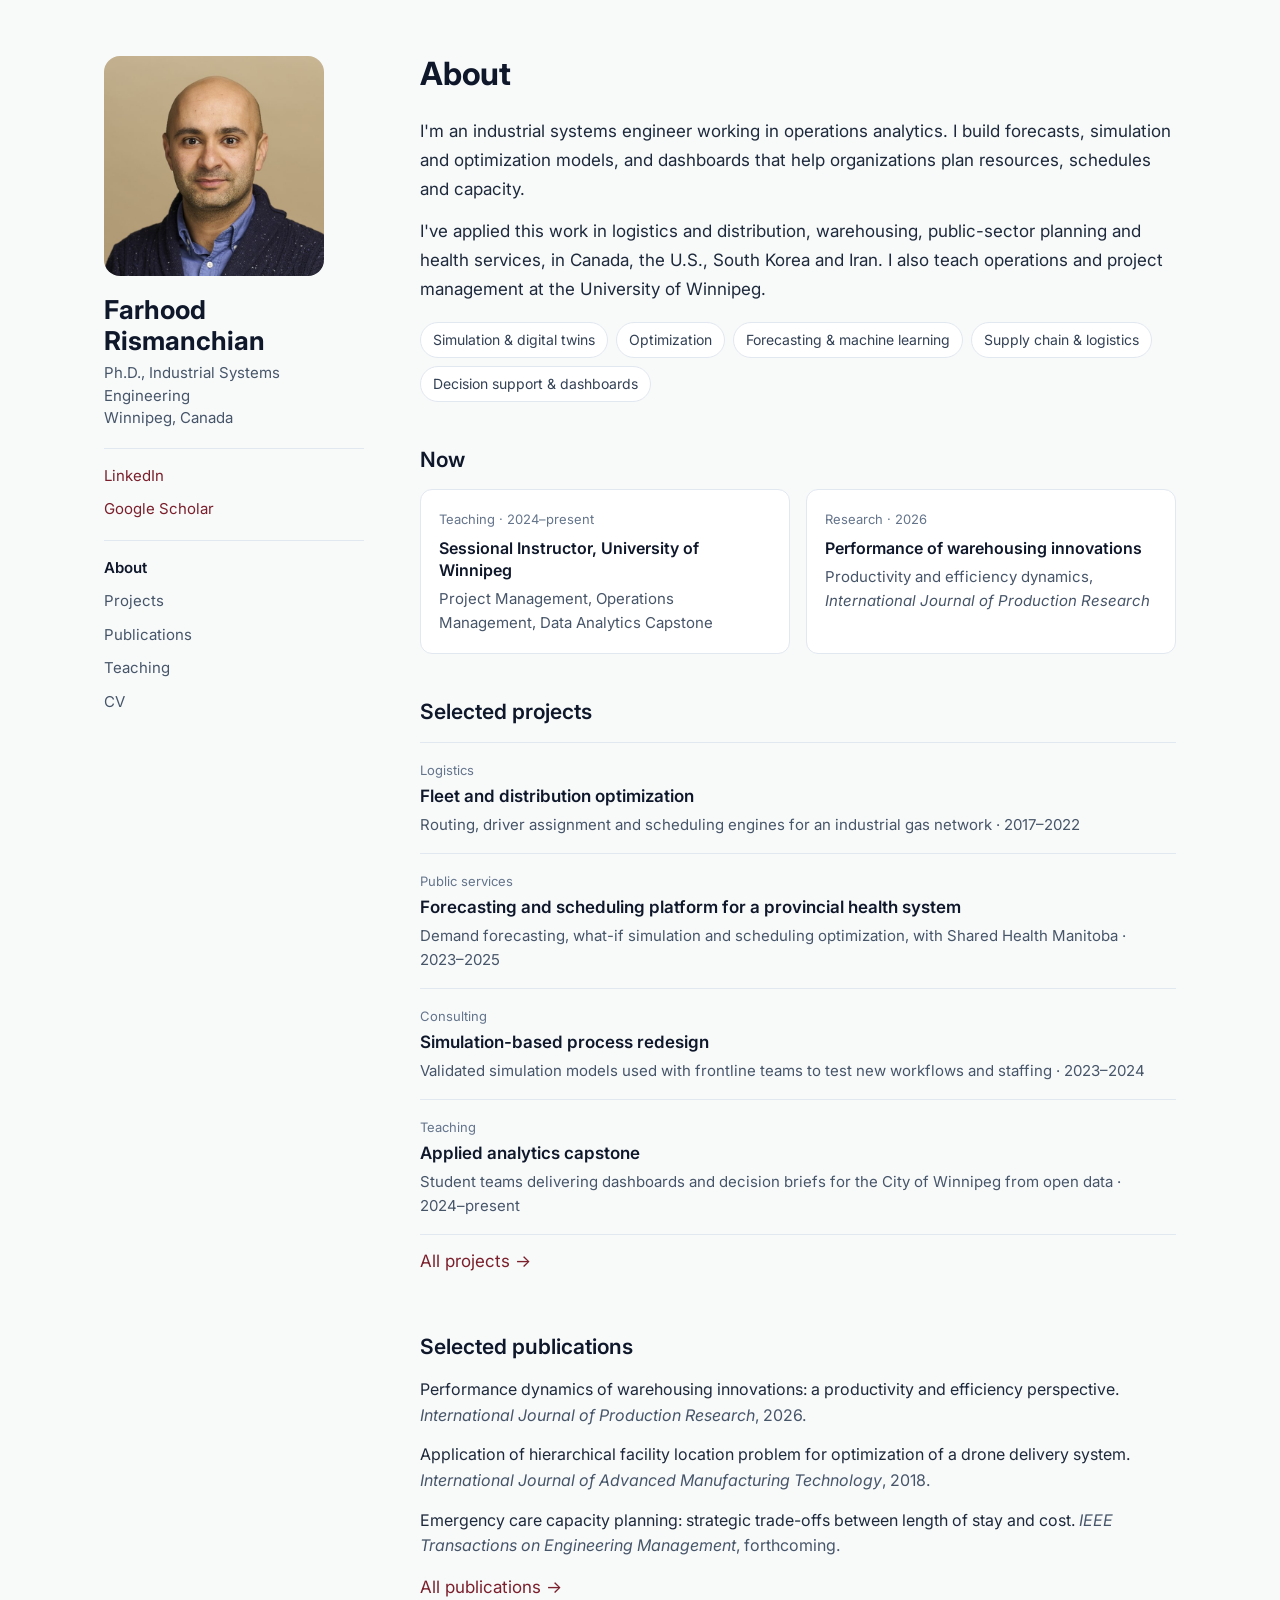
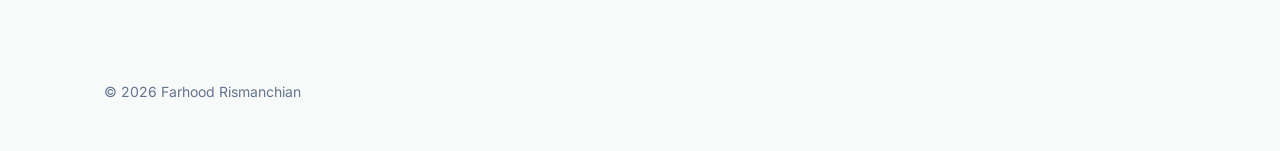
==== commit b462af33: "Remove public email, supervisor names and Professional Development; crop photo - Remove email addres" ====
--- a/index.html
+++ b/index.html
@@ -27,7 +27,6 @@
       <p class="sub">Winnipeg, Canada</p>
     </div>
     <div class="links">
-      <a href="mailto:rismanchian.farhood@gmail.com">rismanchian.farhood@gmail.com</a>
       <a href="https://www.linkedin.com/in/farhood-rismanchian-9325a832/" target="_blank" rel="noopener">LinkedIn</a>
       <a href="https://scholar.google.com/citations?user=YFpS0EEAAAAJ&amp;hl=en" target="_blank" rel="noopener">Google Scholar</a>
     </div>
--- a/assets/css/style.css
+++ b/assets/css/style.css
@@ -44,7 +44,7 @@
   position: sticky;
   top: 32px;
 }
-.avatar { width: 220px; height: 220px; border-radius: 16px; object-fit: cover; object-position: center 30%; display: block; }
+.avatar { width: 220px; height: 220px; border-radius: 16px; object-fit: cover; object-position: center; display: block; }
 .id p { margin: 0; }
 .name { font-size: 26px; line-height: 1.2; font-weight: 700; color: var(--ink); margin-bottom: 6px !important; }
 .sub { font-size: 15px; color: var(--muted); line-height: 1.5; }
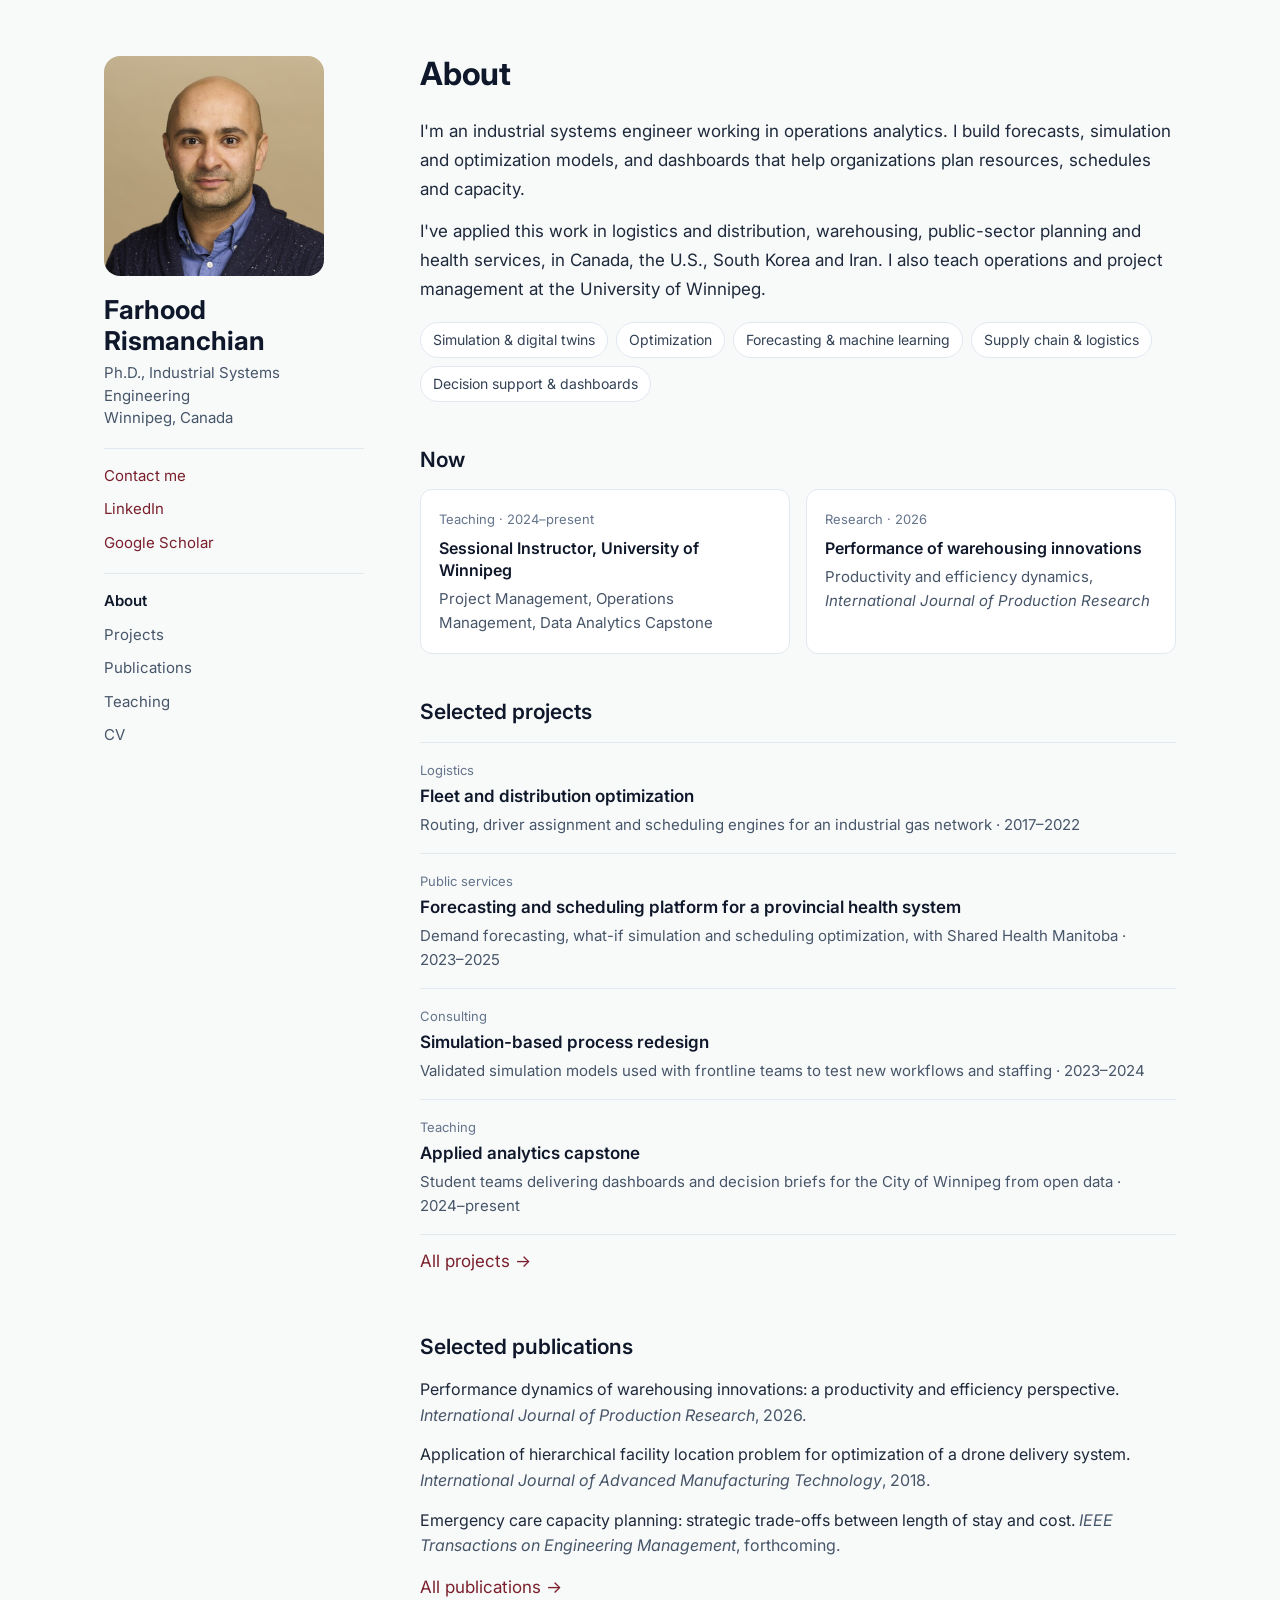
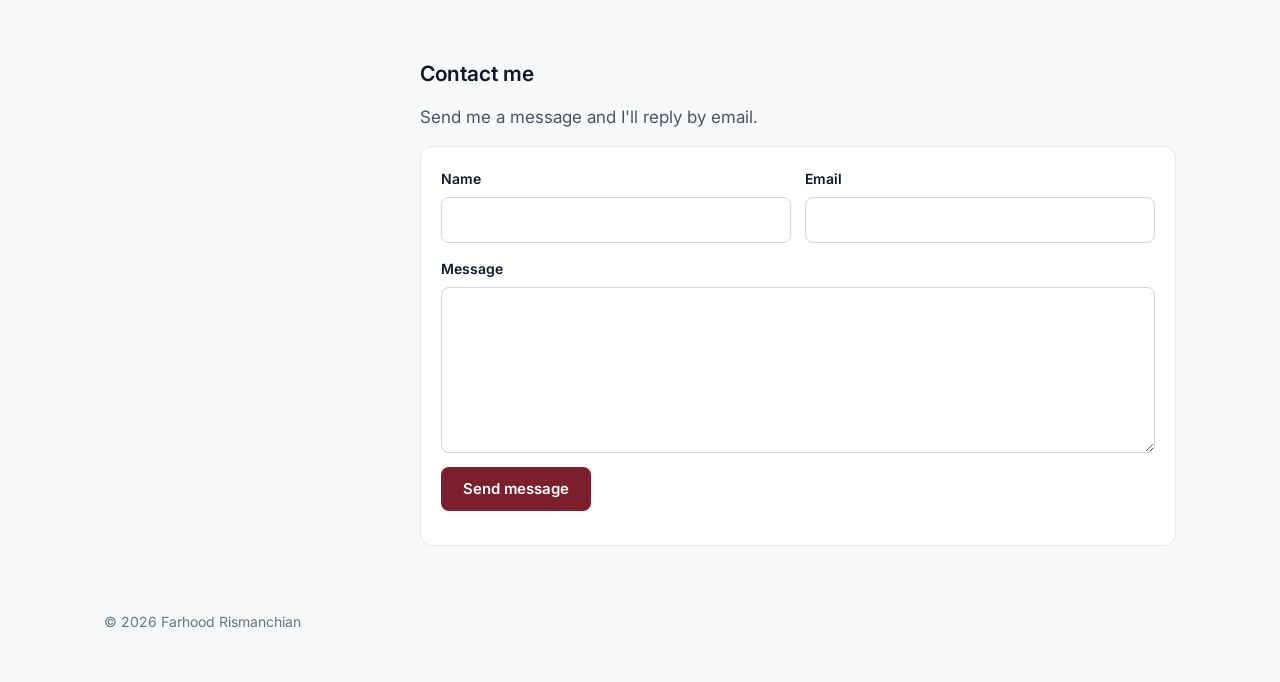
==== commit c1bbc70e: "Add contact form (Web3Forms) to About page - Name, email and message form at the bottom of the About" ====
--- a/index.html
+++ b/index.html
@@ -27,6 +27,7 @@
       <p class="sub">Winnipeg, Canada</p>
     </div>
     <div class="links">
+      <a href="index.html#contact">Contact me</a>
       <a href="https://www.linkedin.com/in/farhood-rismanchian-9325a832/" target="_blank" rel="noopener">LinkedIn</a>
       <a href="https://scholar.google.com/citations?user=YFpS0EEAAAAJ&amp;hl=en" target="_blank" rel="noopener">Google Scholar</a>
     </div>
@@ -75,6 +76,42 @@
       <p class="pub">Emergency care capacity planning: strategic trade-offs between length of stay and cost. <span class="muted"><em>IEEE Transactions on Engineering Management</em>, forthcoming.</span></p>
       <p><a href="publications.html">All publications &rarr;</a></p>
     </section>
+    <section id="contact" class="contact">
+      <h2>Contact me</h2>
+      <p class="muted">Send me a message and I'll reply by email.</p>
+      <form id="contact-form" action="https://api.web3forms.com/submit" method="POST">
+        <input type="hidden" name="access_key" value="a7cc8998-5037-4771-9659-6bd43a987c09">
+        <input type="hidden" name="subject" value="New message from farhoodrisman.github.io">
+        <input type="hidden" name="from_name" value="Personal website">
+        <input type="checkbox" name="botcheck" class="hp" tabindex="-1" autocomplete="off" aria-hidden="true">
+        <div class="field-row">
+          <label>Name<input type="text" name="name" required autocomplete="name"></label>
+          <label>Email<input type="email" name="email" required autocomplete="email"></label>
+        </div>
+        <label>Message<textarea name="message" rows="6" required></textarea></label>
+        <button type="submit">Send message</button>
+        <p id="form-status" class="form-status" role="status" aria-live="polite"></p>
+      </form>
+    </section>
+    <script>
+    {
+      const f = document.getElementById('contact-form');
+      const out = document.getElementById('form-status');
+      f.addEventListener('submit', async (e) => {
+        e.preventDefault();
+        const btn = f.querySelector('button');
+        btn.disabled = true; out.className = 'form-status'; out.textContent = 'Sending\u2026';
+        try {
+          const r = await fetch(f.action, { method: 'POST', headers: { 'Accept': 'application/json' }, body: new FormData(f) });
+          const j = await r.json();
+          if (r.ok && j.success) { out.textContent = 'Thank you \u2014 your message has been sent.'; out.classList.add('ok'); f.reset(); }
+          else { throw new Error(j.message || 'Send failed'); }
+        } catch (err) {
+          out.textContent = 'Sorry, the message could not be sent. Please try again later or reach me on LinkedIn.'; out.classList.add('err');
+        } finally { btn.disabled = false; }
+      });
+    }
+    </script>
   </main>
 
 </div>
--- a/assets/css/style.css
+++ b/assets/css/style.css
@@ -120,13 +120,28 @@
 
 .foot { max-width: 1120px; margin: 0 auto; padding: 24px 24px 48px; font-size: 14px; color: var(--faint); }
 
+/* ---------- Contact form ---------- */
+.contact form { display: flex; flex-direction: column; gap: 14px; background: var(--card); border: 1px solid var(--line); border-radius: 12px; padding: 20px; }
+.contact label { display: flex; flex-direction: column; gap: 6px; font-size: 14px; font-weight: 600; color: var(--ink); }
+.contact input, .contact textarea { font: 16px/1.5 var(--sans); color: var(--text); padding: 10px 12px; border: 1px solid #cbd5e1; border-radius: 8px; background: #fff; }
+.contact input:focus, .contact textarea:focus { outline: 2px solid var(--accent); outline-offset: 1px; border-color: var(--accent); }
+.contact textarea { resize: vertical; min-height: 140px; }
+.field-row { display: grid; grid-template-columns: repeat(2, minmax(0, 1fr)); gap: 14px; }
+.contact button { align-self: flex-start; min-height: 44px; padding: 10px 22px; font: 600 15px var(--sans); color: #fff; background: var(--accent); border: 0; border-radius: 8px; cursor: pointer; }
+.contact button:hover { background: var(--accent-dark); }
+.contact button:disabled { opacity: .6; cursor: wait; }
+.hp { display: none !important; }
+.form-status { margin: 0; font-size: 15px; }
+.form-status.ok { color: #166534; }
+.form-status.err { color: #b91c1c; }
+
 /* ---------- Small screens ---------- */
 @media (max-width: 760px) {
   .layout { padding-top: 32px; gap: 32px; }
   .sidebar { position: static; max-width: none; }
   .avatar { width: 140px; height: 140px; }
   .nav { flex-direction: row; flex-wrap: wrap; gap: 8px 18px; }
-  .cards { grid-template-columns: minmax(0, 1fr); }
+  .cards, .field-row { grid-template-columns: minmax(0, 1fr); }
   .content h1 { font-size: 28px; }
 }
 
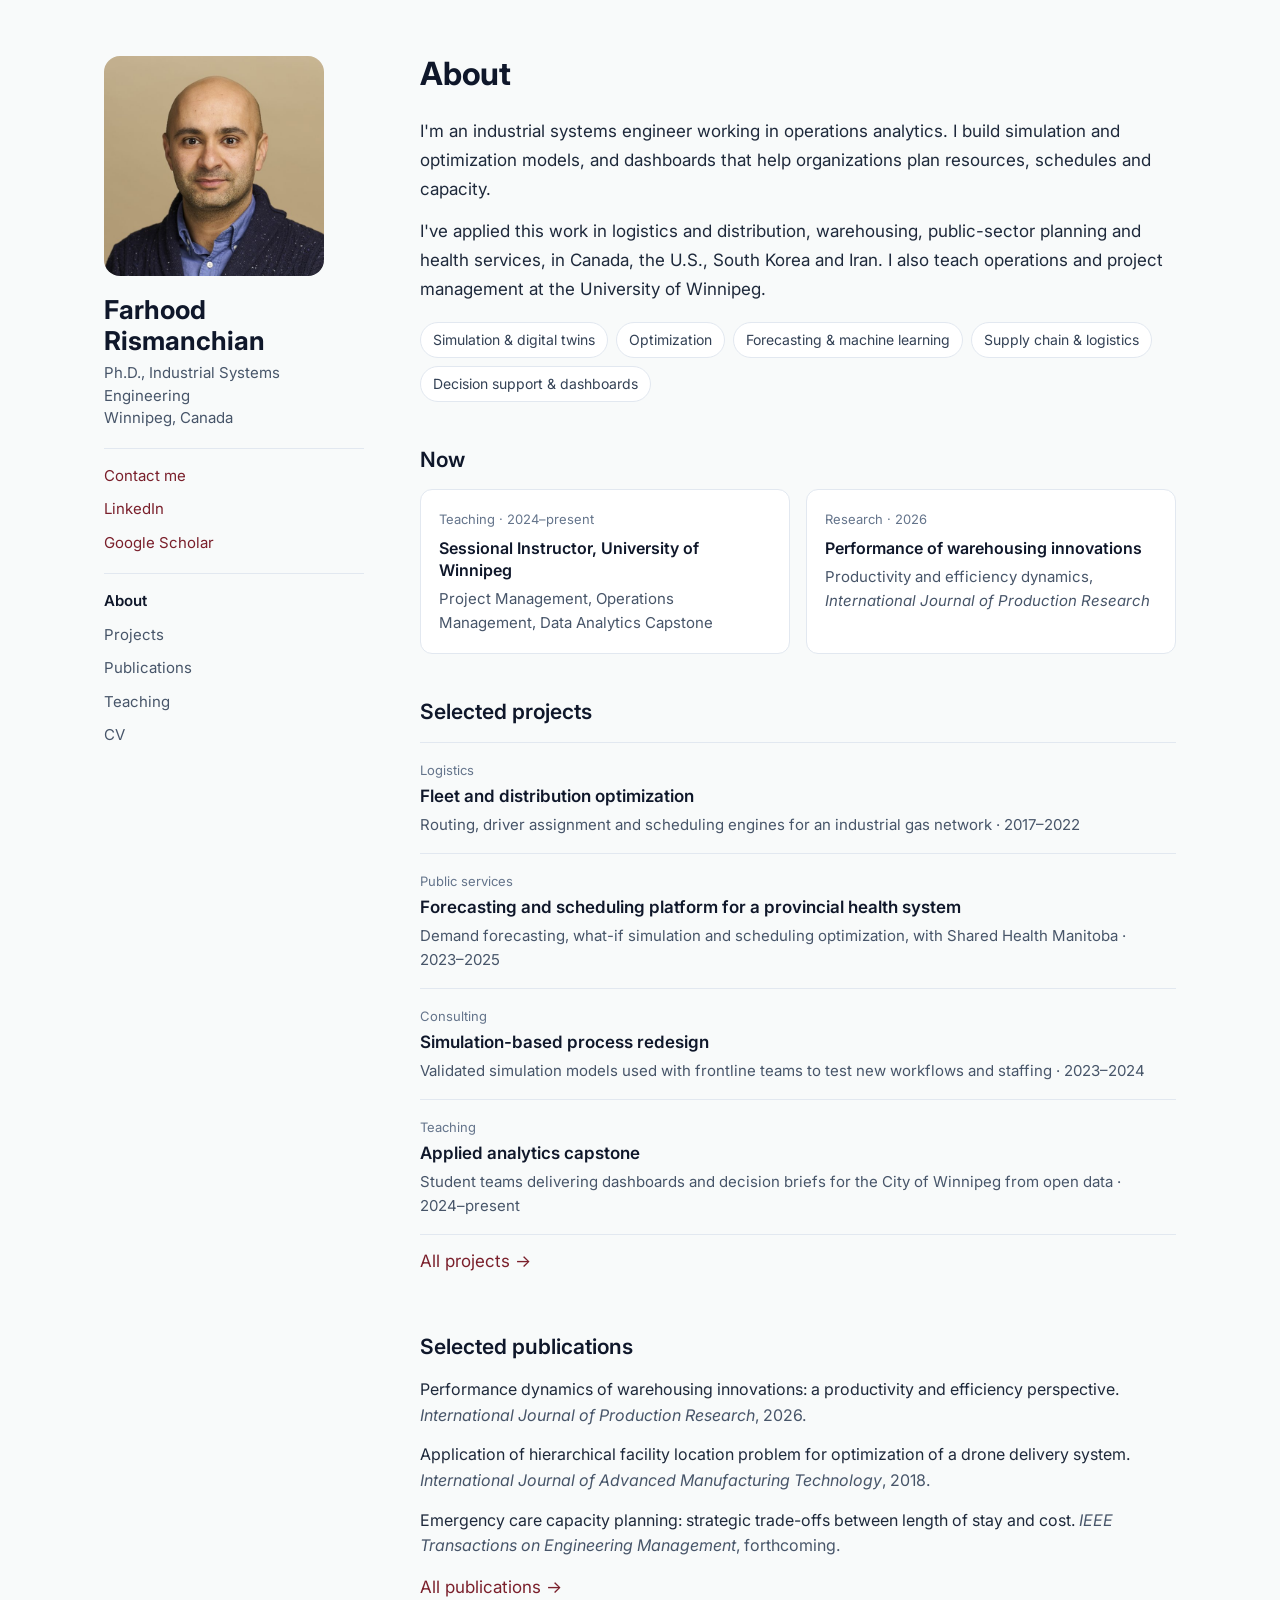
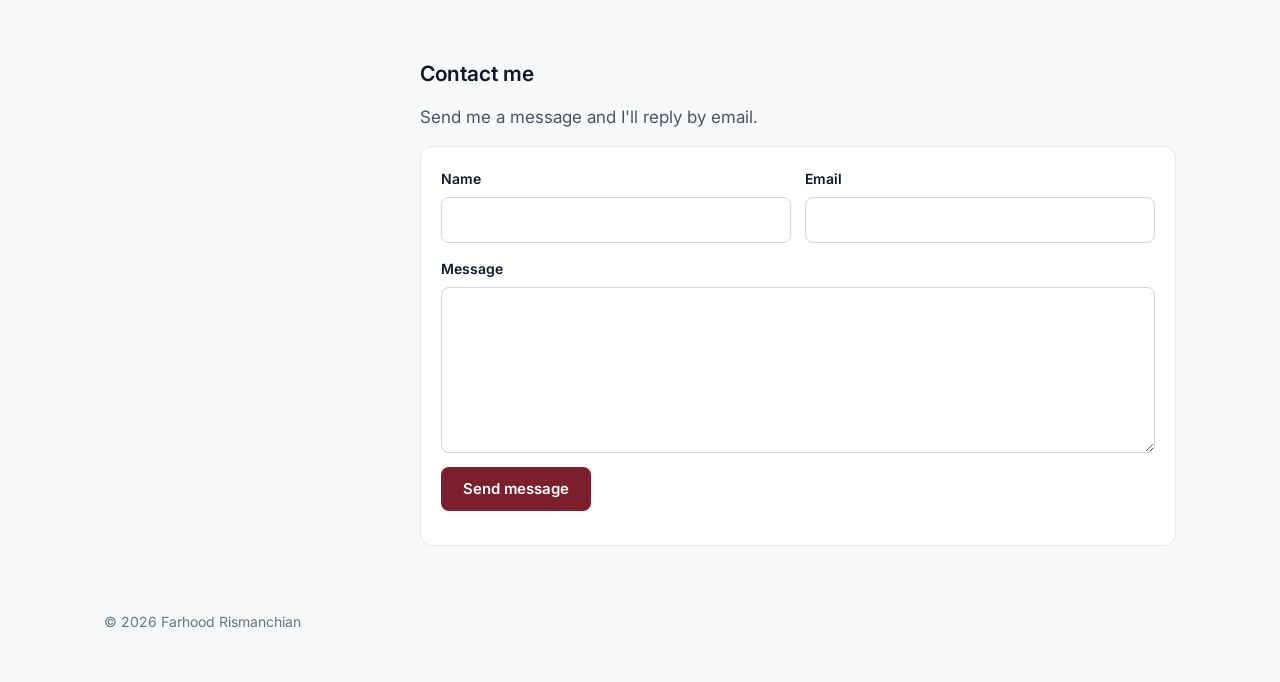
==== commit 2f13278e: "Reword About intro: drop 'forecasts' Co-Authored-By: Claude Opus 5.5 <noreply@anthropic.com> Claude-" ====
--- a/index.html
+++ b/index.html
@@ -43,7 +43,7 @@
   <main class="content">
     <h1>About</h1>
     <section>
-      <p>I'm an industrial systems engineer working in operations analytics. I build forecasts, simulation and optimization models, and dashboards that help organizations plan resources, schedules and capacity.</p>
+      <p>I'm an industrial systems engineer working in operations analytics. I build simulation and optimization models, and dashboards that help organizations plan resources, schedules and capacity.</p>
       <p>I've applied this work in logistics and distribution, warehousing, public-sector planning and health services, in Canada, the U.S., South Korea and Iran. I also teach operations and project management at the University of Winnipeg.</p>
       <ul class="chips">
         <li>Simulation &amp; digital twins</li><li>Optimization</li><li>Forecasting &amp; machine learning</li><li>Supply chain &amp; logistics</li><li>Decision support &amp; dashboards</li>
